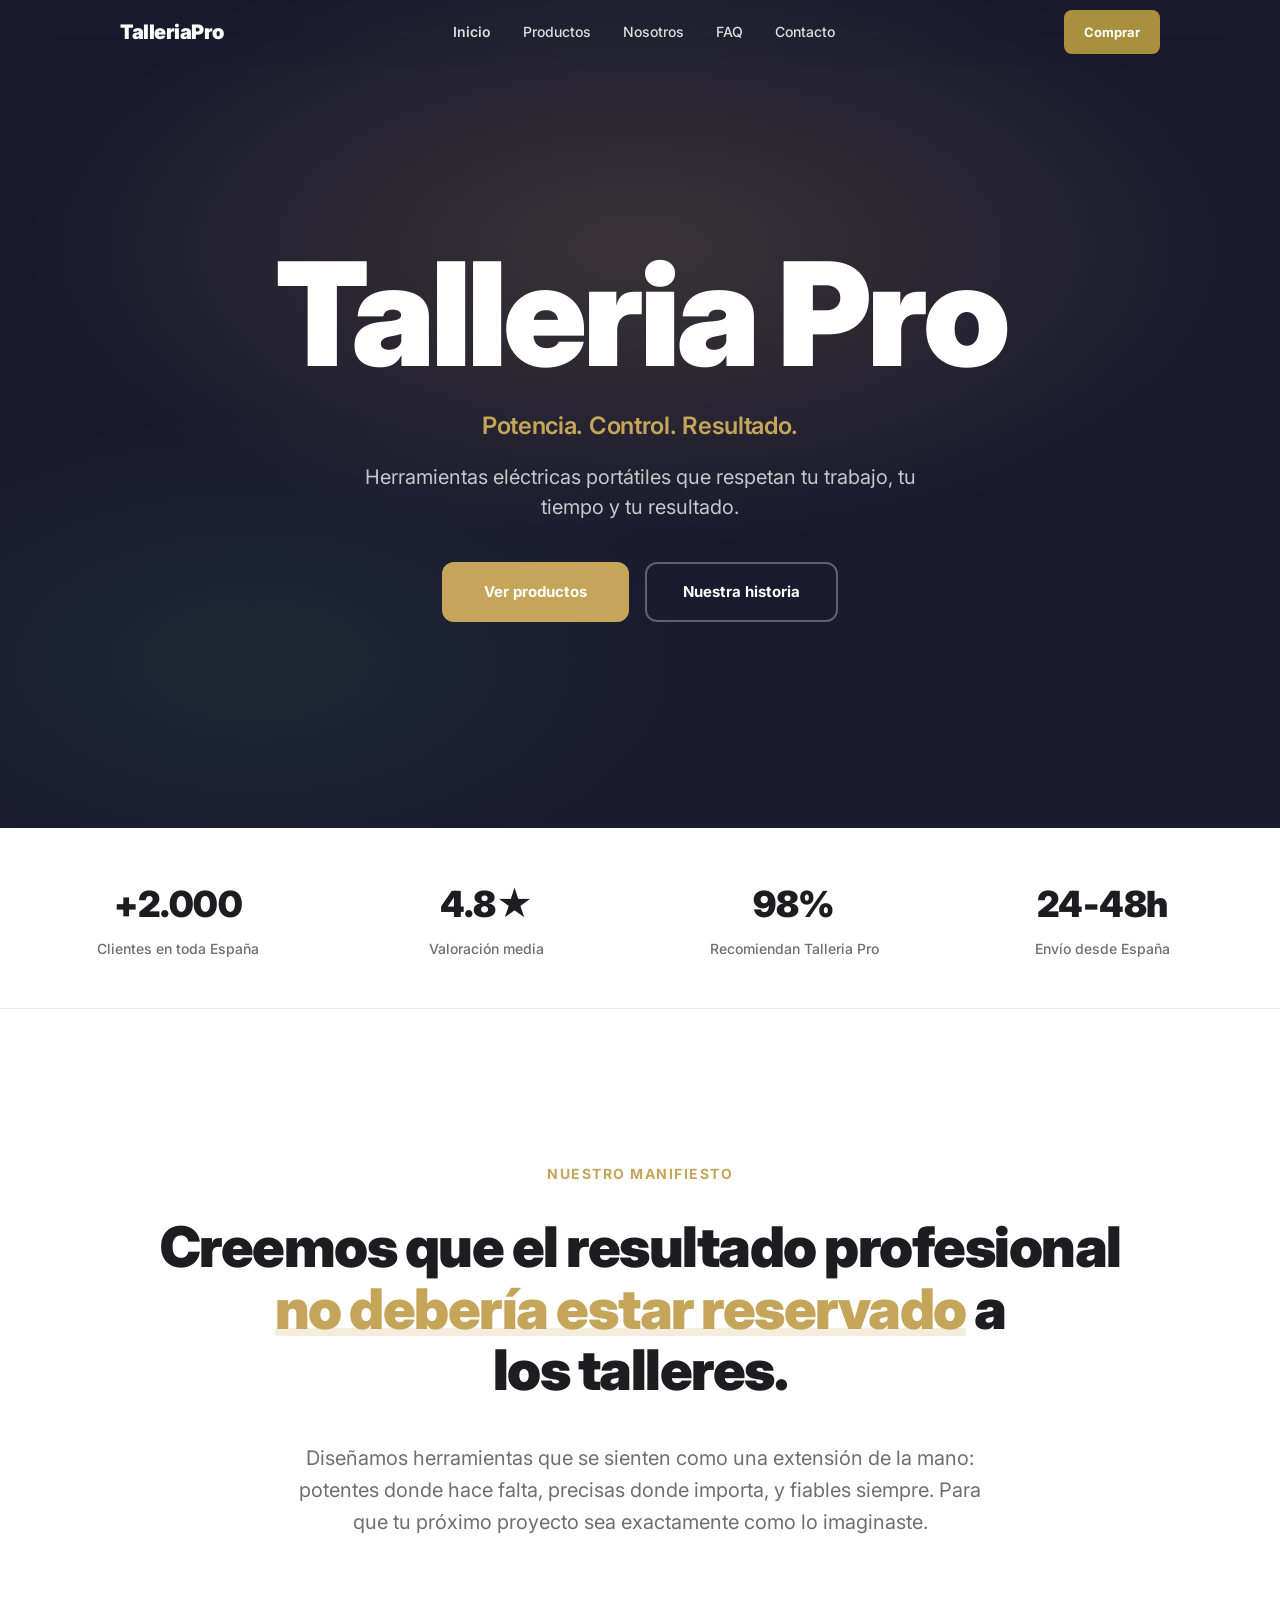
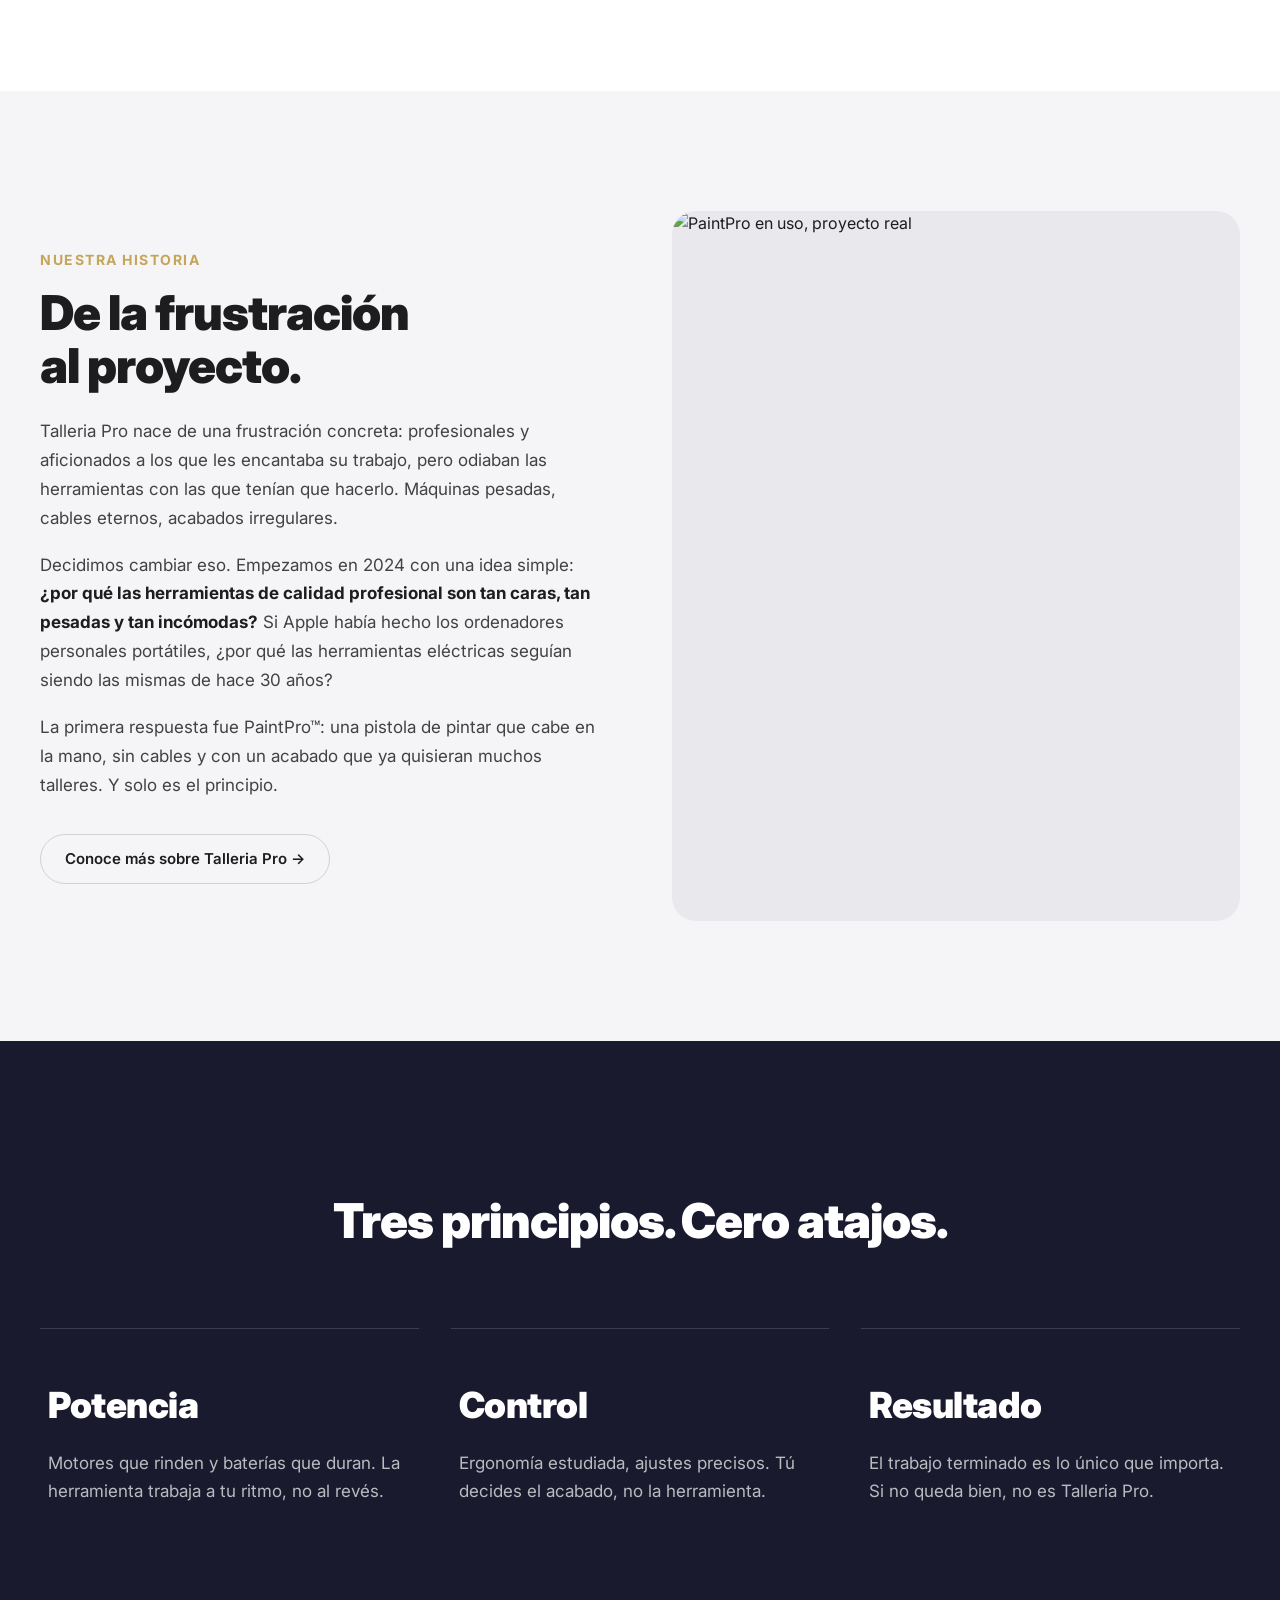
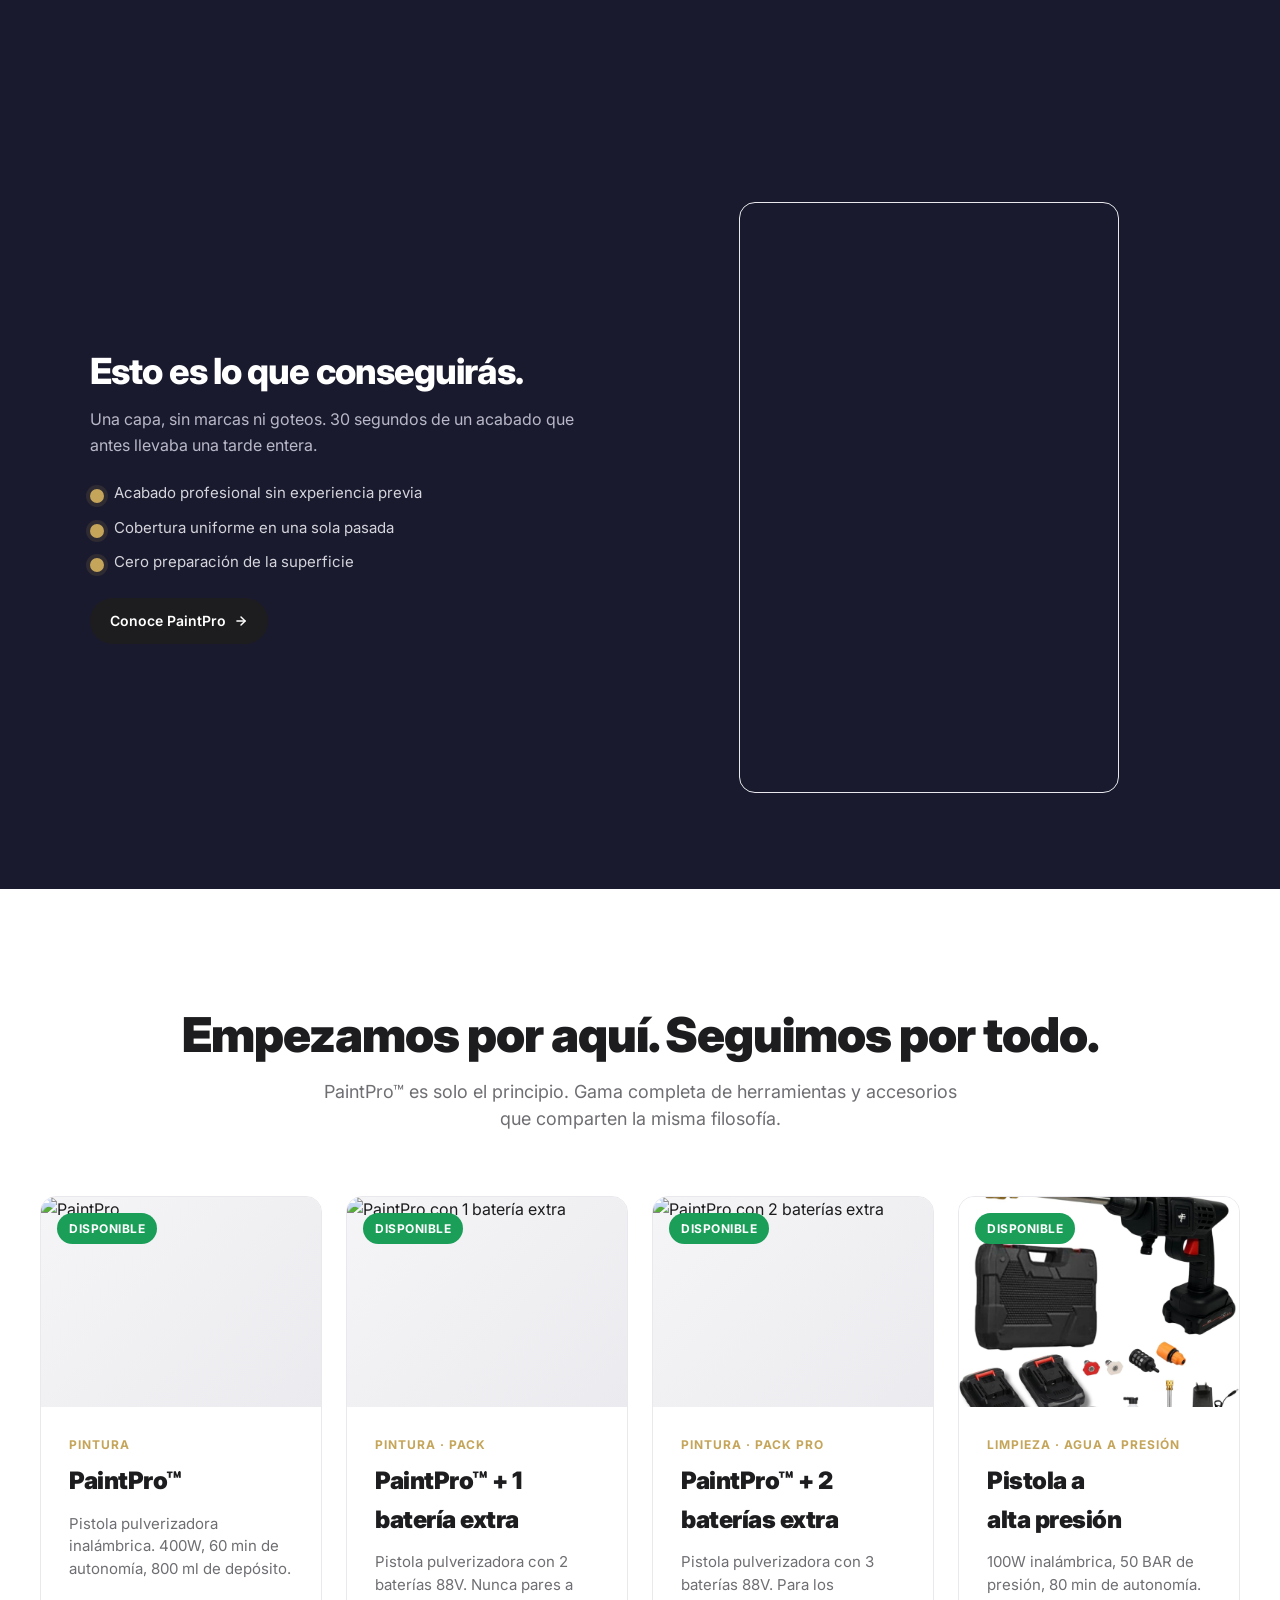
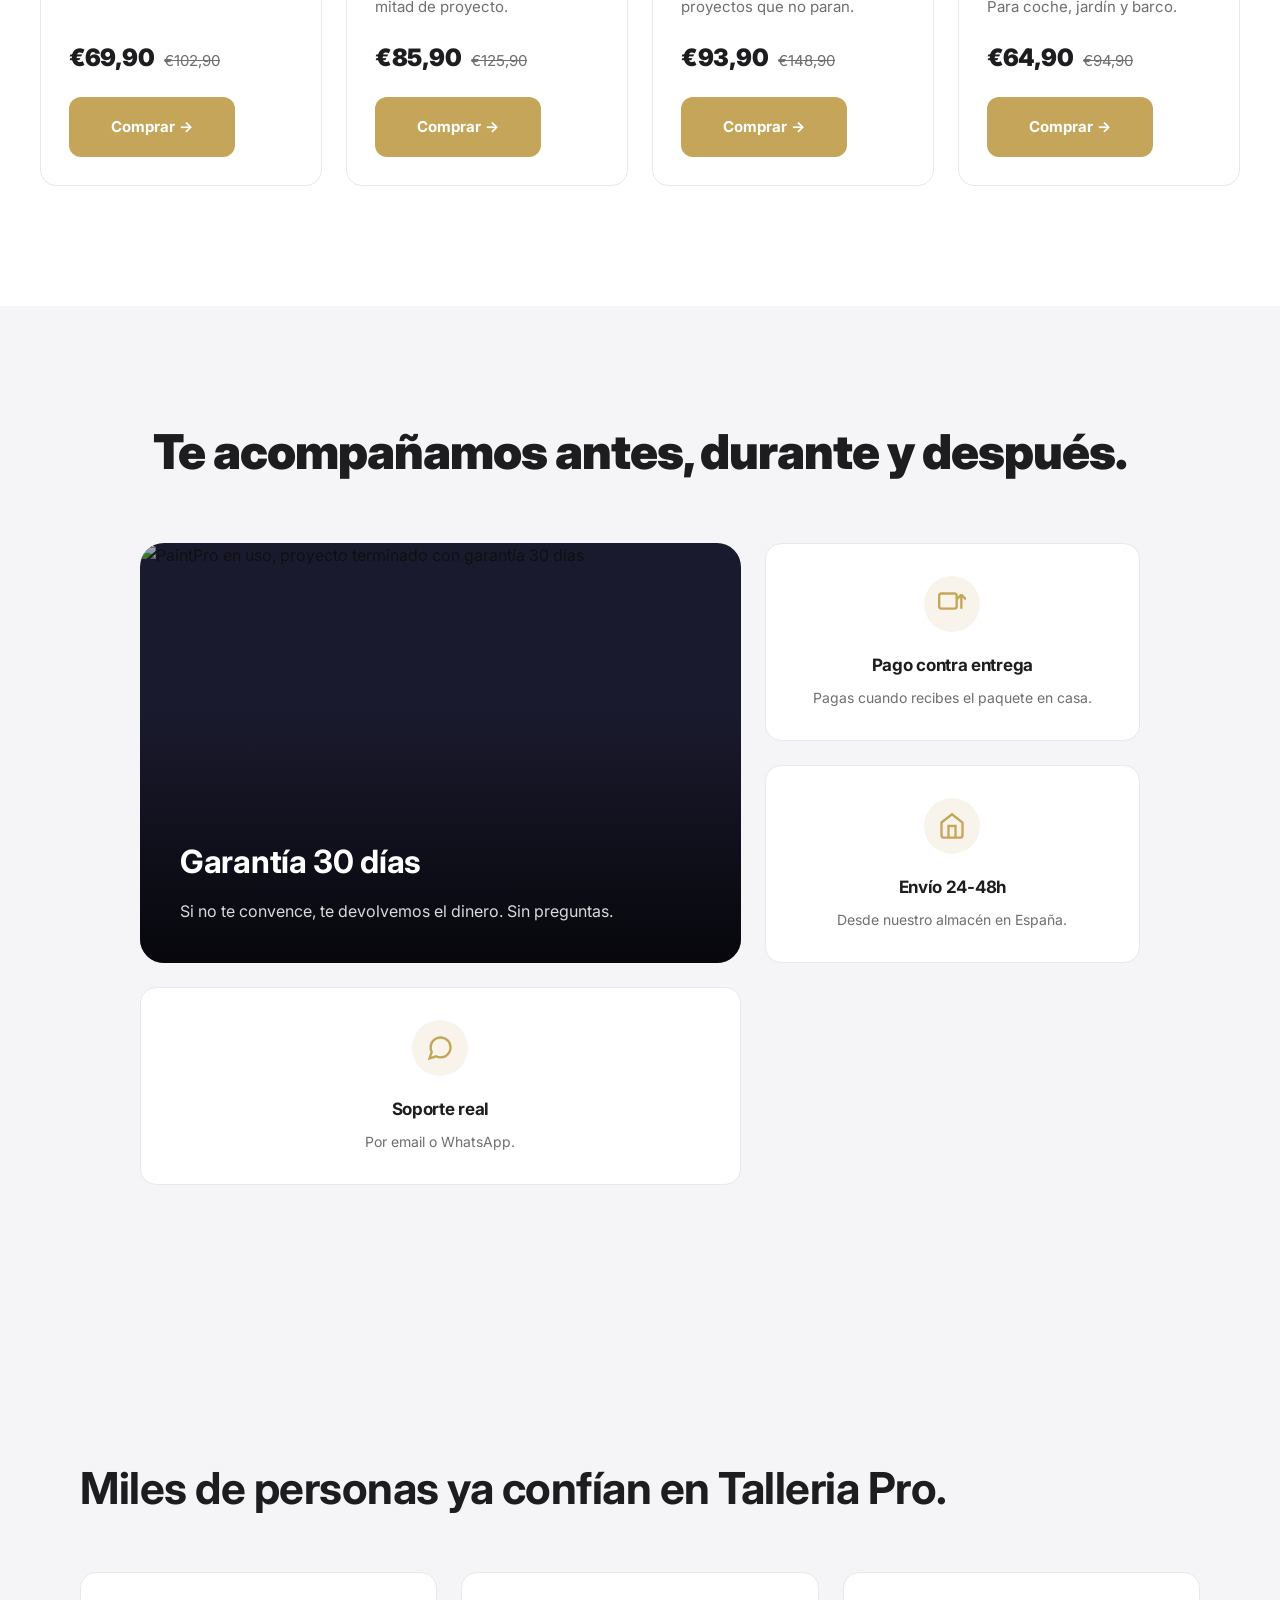
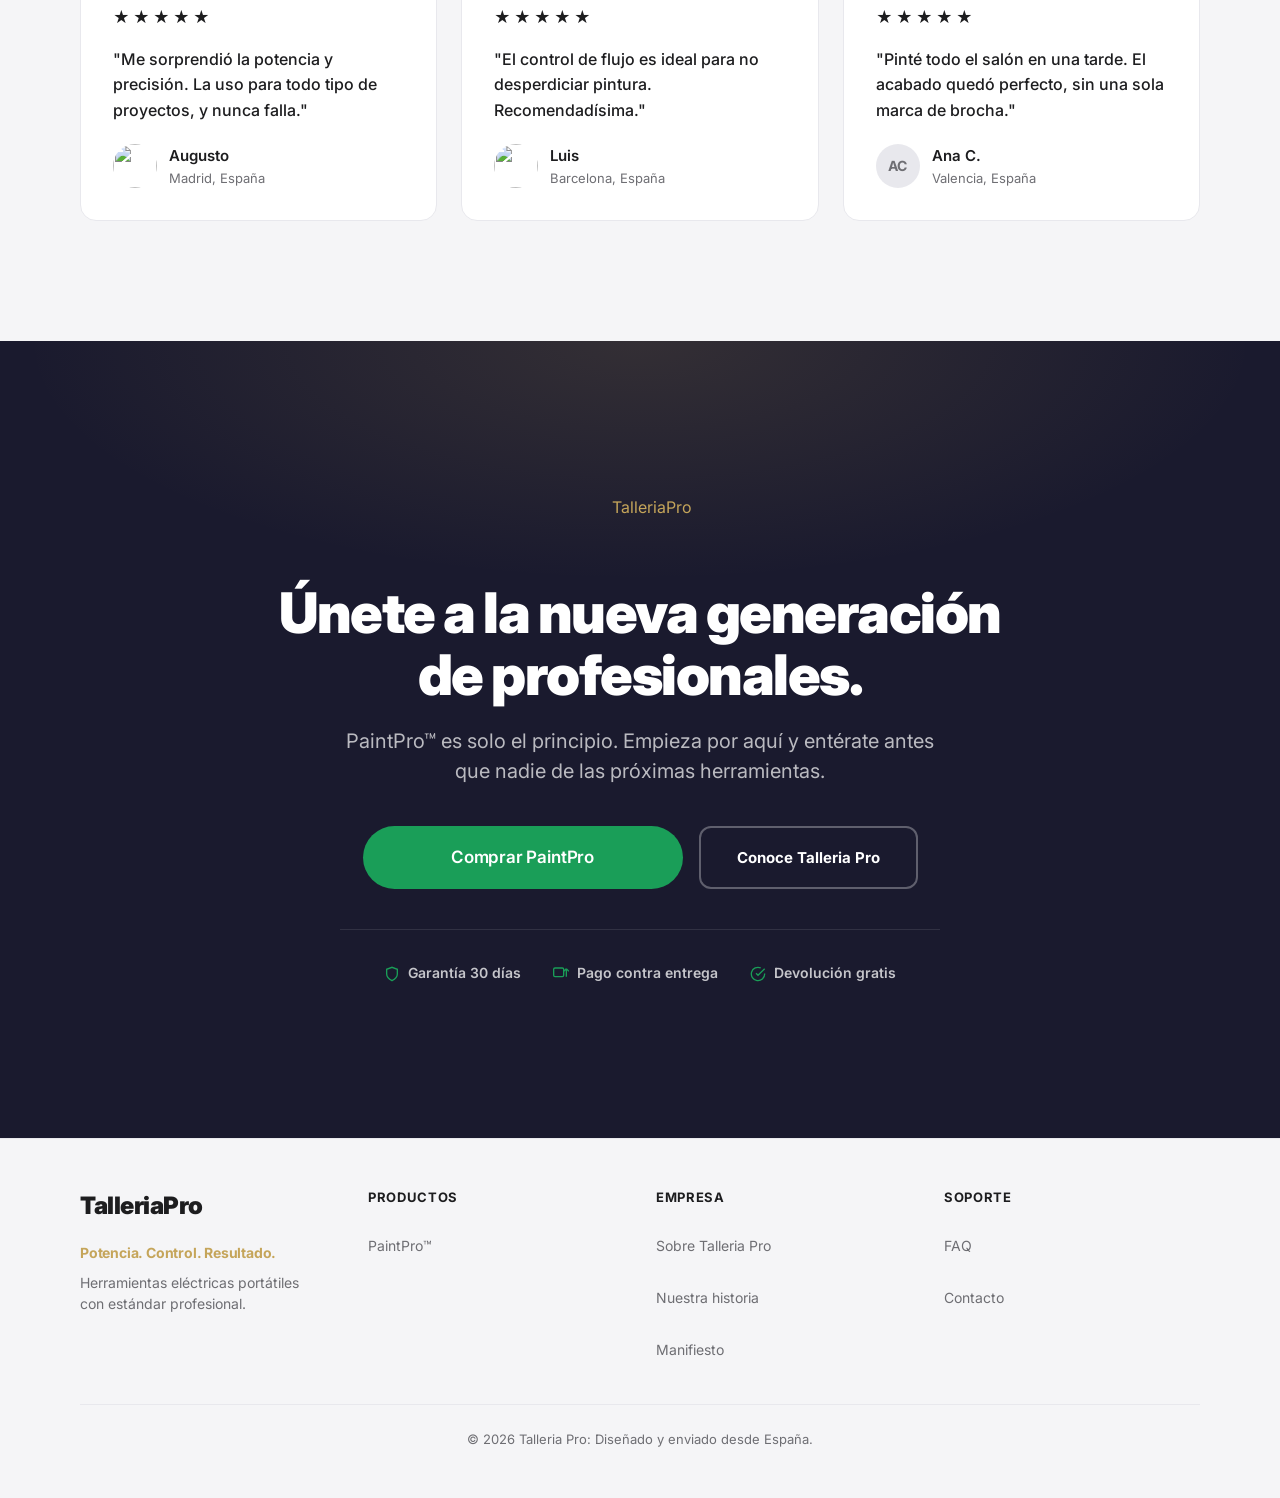
==== talleria/index.html @ ef974202 "feat(pistola): add Pistola a alta presi\u00f3n product (2nd SKU) New product: 'Pistola a alta presi\" ====
<!DOCTYPE html>
<html lang="es">
<head>
  <meta charset="UTF-8">
  <meta name="viewport" content="width=device-width, initial-scale=1.0, viewport-fit=cover">
  <meta property="og:title" content="Talleria Pro: Potencia. Control. Resultado.">
  <meta property="og:description" content="Talleria Pro: Herramientas eléctricas portátiles que respetan tu trabajo. Conoce nuestra historia y la nueva generación de productos profesionales.">
  <meta property="og:image" content="https://orofino50.github.io/talleria/images/foto-hero.webp">
  <meta property="og:url" content="https://orofino50.github.io/talleria/">
  <meta property="og:type" content="website">
  <meta property="og:locale" content="es_ES">
  <meta name="theme-color" content="#000000">
  <link rel="canonical" href="https://orofino50.github.io/talleria/">
  <link rel="icon" href="images/favicon.png" type="image/png" sizes="32x32">
  <link rel="icon" href="images/favicon-16.png" type="image/png" sizes="16x16">
  <link rel="icon" href="images/favicon-96.png" type="image/png" sizes="96x96">
  <link rel="apple-touch-icon" href="images/favicon-192.png" sizes="192x192">
  <meta name="description" content="Talleria Pro: Herramientas eléctricas portátiles que respetan tu trabajo. Conoce nuestra historia y la nueva generación de productos profesionales.">
  <title>Talleria Pro: Herramientas que respetan tu trabajo</title>
  <link rel="preconnect" href="https://fonts.googleapis.com">
  <link rel="preconnect" href="https://fonts.gstatic.com" crossorigin>
  <link rel="stylesheet" href="css/styles.css">
  <link href="https://fonts.googleapis.com/css2?family=Inter:wght@300;400;600;700;900&display=swap" rel="stylesheet">
  <script type="application/ld+json">
  {
    "@context": "https://schema.org",
    "@graph": [
      {
        "@type": "Organization",
        "name": "Talleria Pro",
        "url": "https://orofino50.github.io/talleria/",
        "description": "Talleria Pro diseña herramientas eléctricas portátiles con estándar profesional. Creemos que el resultado profesional no debería estar reservado a los talleres.",
        "brand": { "@type": "Brand", "name": "Talleria Pro" },
        "logo": "https://orofino50.github.io/talleria/images/logo-full.svg"
      },
      {
        "@type": "WebSite",
        "name": "Talleria Pro",
        "url": "https://orofino50.github.io/talleria/"
      }
    ]
  }
  </script>
  <link rel="alternate" hreflang="es" href="https://orofino50.github.io/talleria/">
  <link rel="alternate" hreflang="x-default" href="https://orofino50.github.io/talleria/">
</head>
<body>
  <a class="skip-link" href="#main">Saltar al contenido</a>

  <nav class="product-nav product-nav--inverse" aria-label="Principal">
    <div class="product-nav__inner">
      <a href="index.html" class="product-nav__name" aria-label="Talleria Pro, Inicio">
        <span class="nav-wordmark"><span class="nav-wordmark__name">Talleria</span><span class="nav-wordmark__pro">Pro</span></span>
      </a>
      <ul class="product-nav__links">
        <li><a href="index.html" class="product-nav__link product-nav__link--active" aria-current="page">Inicio</a></li>
        <li><a href="producto.html" class="product-nav__link">Productos</a></li>
        <li><a href="sobre.html" class="product-nav__link">Nosotros</a></li>
        <li><a href="faq.html" class="product-nav__link">FAQ</a></li>
        <li><a href="contacto.html" class="product-nav__link">Contacto</a></li>
      </ul>
      <a href="producto.html" class="btn--accent-header">Comprar</a>
      <button class="product-nav__hamburger" aria-label="Abrir menú de navegación" aria-expanded="false">
        <span class="product-nav__hamburger-line"></span>
        <span class="product-nav__hamburger-line"></span>
        <span class="product-nav__hamburger-line"></span>
      </button>
    </div>
    <div class="product-nav__mobile">
      <ul class="product-nav__mobile-list">
        <li><a href="index.html" class="product-nav__mobile-link">Inicio</a></li>
        <li><a href="producto.html" class="product-nav__mobile-link">Productos</a></li>
        <li><a href="sobre.html" class="product-nav__mobile-link">Nosotros</a></li>
        <li><a href="faq.html" class="product-nav__mobile-link">FAQ</a></li>
        <li><a href="contacto.html" class="product-nav__mobile-link">Contacto</a></li>
        <li><a href="producto.html" class="product-nav__mobile-link product-nav__mobile-link--cta">Comprar</a></li>
      </ul>
    </div>
  </nav>

  <main id="main">

    <!-- HERO DA MARCA -->
    <section class="brand-hero">
      <div class="brand-hero__bg"></div>
      <div class="brand-hero__inner">
        <h1 class="brand-hero__wordmark animate-in" aria-label="Talleria Pro">
          <span class="brand-hero__wordmark-name">Talleria</span>
          <span class="brand-hero__wordmark-pro">Pro</span>
        </h1>
        <p class="brand-hero__tagline animate-in">Potencia. Control. Resultado.</p>
        <p class="brand-hero__sub animate-in">Herramientas eléctricas portátiles que respetan tu trabajo, tu tiempo y tu resultado.</p>
        <div class="brand-hero__actions animate-in">
          <a href="#productos" class="btn btn--accent">Ver productos</a>
          <a href="#historia" class="btn btn--outline-light">Nuestra historia</a>
        </div>
      </div>
    </section>

    <!-- STATS BAR -->
    <section class="stats-hero">
      <div class="stats-hero__grid">
        <div class="stats-hero__item animate-in">
          <span class="stats-hero__value">+2.000</span>
          <span class="stats-hero__label">Clientes en toda España</span>
        </div>
        <div class="stats-hero__item animate-in">
          <span class="stats-hero__value">4.8★</span>
          <span class="stats-hero__label">Valoración media</span>
        </div>
        <div class="stats-hero__item animate-in">
          <span class="stats-hero__value">98%</span>
          <span class="stats-hero__label">Recomiendan Talleria Pro</span>
        </div>
        <div class="stats-hero__item animate-in">
          <span class="stats-hero__value">24-48h</span>
          <span class="stats-hero__label">Envío desde España</span>
        </div>
      </div>
    </section>

    <!-- MANIFIESTO -->
    <section class="manifesto" id="manifesto">
      <div class="manifesto__inner">
        <p class="manifesto__label animate-in">Nuestro manifiesto</p>
        <p class="manifesto__quote animate-in">
          Creemos que el resultado profesional
          <span class="manifesto__highlight">no debería estar reservado</span>
          a los talleres.
        </p>
        <p class="manifesto__text animate-in">
          Diseñamos herramientas que se sienten como una extensión de la mano: potentes donde hace falta, precisas donde importa, y fiables siempre. Para que tu próximo proyecto sea exactamente como lo imaginaste.
        </p>
      </div>
    </section>

    <!-- NUESTRA HISTORIA -->
    <section class="history" id="historia">
      <div class="history__inner">
        <div class="history__text">
          <p class="history__label animate-in">Nuestra historia</p>
          <h2 class="history__headline animate-in">De la frustración al proyecto.</h2>
          <p class="history__body animate-in">Talleria Pro nace de una frustración concreta: profesionales y aficionados a los que les encantaba su trabajo, pero odiaban las herramientas con las que tenían que hacerlo. Máquinas pesadas, cables eternos, acabados irregulares.</p>
          <p class="history__body animate-in">Decidimos cambiar eso. Empezamos en 2024 con una idea simple: <strong>¿por qué las herramientas de calidad profesional son tan caras, tan pesadas y tan incómodas?</strong> Si Apple había hecho los ordenadores personales portátiles, ¿por qué las herramientas eléctricas seguían siendo las mismas de hace 30 años?</p>
          <p class="history__body animate-in">La primera respuesta fue PaintPro™: una pistola de pintar que cabe en la mano, sin cables y con un acabado que ya quisieran muchos talleres. Y solo es el principio.</p>
          <a href="sobre.html" class="btn btn--outline-dark history__cta animate-in">Conoce más sobre Talleria Pro →</a>
        </div>
        <div class="history__visual animate-in">
          <img src="images/foto-10.webp" alt="PaintPro en uso, proyecto real" loading="lazy" decoding="async" width="1500" height="1500">
        </div>
      </div>
    </section>

    <!-- VALORES — 3 pilares -->
    <section class="values">
      <div class="values__inner">
        <h2 class="values__headline animate-in">Tres principios. Cero atajos.</h2>
        <div class="values__grid">
          <article class="value-card animate-in">
            <h3 class="value-card__title">Potencia</h3>
            <p class="value-card__text">Motores que rinden y baterías que duran. La herramienta trabaja a tu ritmo, no al revés.</p>
          </article>
          <article class="value-card animate-in">
            <h3 class="value-card__title">Control</h3>
            <p class="value-card__text">Ergonomía estudiada, ajustes precisos. Tú decides el acabado, no la herramienta.</p>
          </article>
          <article class="value-card animate-in">
            <h3 class="value-card__title">Resultado</h3>
            <p class="value-card__text">El trabajo terminado es lo único que importa. Si no queda bien, no es Talleria Pro.</p>
          </article>
        </div>
      </div>
    </section>

    <!-- VIDEO — PaintPro en acción (Vídeo 3: Resultados) -->
    <section class="video-feature video-feature--alt">
      <div class="video-feature__inner">
        <div class="video-feature__content animate-in">
          <h2 class="video-feature__headline">Esto es lo que conseguirás.</h2>
          <p class="video-feature__text">Una capa, sin marcas ni goteos. 30 segundos de un acabado que antes llevaba una tarde entera.</p>
          <ul class="video-feature__list">
            <li>Acabado profesional sin experiencia previa</li>
            <li>Cobertura uniforme en una sola pasada</li>
            <li>Cero preparación de la superficie</li>
          </ul>
          <a href="producto.html" class="video-feature__cta">
            Conoce PaintPro
            <svg width="14" height="14" viewBox="0 0 24 24" fill="none" stroke="currentColor" stroke-width="2.5" stroke-linecap="round" stroke-linejoin="round" aria-hidden="true"><line x1="5" y1="12" x2="19" y2="12"/><polyline points="12 5 19 12 12 19"/></svg>
          </a>
        </div>
        <div class="video-feature__player animate-in" data-video-player tabindex="0" role="region" aria-label="Reproductor de video PaintPro en acción">
          <video
            class="video-feature__video"
            poster="images/gisam-paintpro-poster.jpg"
            autoplay
            muted
            loop
            playsinline
            preload="metadata"
            aria-label="PaintPro real pintando una cerca de madera">
            <source src="images/gisam-paintpro.webm" type="video/webm">
            <source src="images/gisam-paintpro.mp4" type="video/mp4">
            <track kind="captions" srclang="es" src="images/gisam-paintpro.vtt" label="Español" default>
            Tu navegador no soporta video HTML5.
          </video>
          <button class="video-feature__play" type="button" aria-label="Reproducir video" aria-pressed="false" data-video-play>
            <svg viewBox="0 0 24 24" fill="currentColor" aria-hidden="true"><path d="M8 5v14l11-7z"/></svg>
          </button>
        </div>
      </div>
    </section>

    <!-- PRODUCTOS — Grid com PaintPro + acessórios + próximos -->
    <section class="products" id="productos">
      <div class="products__inner">
        <h2 class="products__headline animate-in">Empezamos por aquí. Seguimos por todo.</h2>
        <p class="products__sub animate-in">PaintPro™ es solo el principio. Gama completa de herramientas y accesorios que comparten la misma filosofía.</p>
        <div class="products__grid">
          <article class="product-card animate-in">
            <span class="product-card__status product-card__status--live">Disponible</span>
            <div class="product-card__image-wrap">
              <img src="images/foto-hero.webp" alt="PaintPro" class="product-card__image" loading="lazy" decoding="async">
            </div>
            <div class="product-card__body">
              <p class="product-card__category">Pintura</p>
              <h3 class="product-card__title">PaintPro™</h3>
              <p class="product-card__desc">Pistola pulverizadora inalámbrica. 400W, 60 min de autonomía, 800 ml de depósito.</p>
              <div class="product-card__price">
                <span class="product-card__price-current">€69,90</span>
                <span class="product-card__price-original">€102,90</span>
              </div>
              <a href="producto.html" class="btn btn--accent product-card__btn">Comprar →</a>
            </div>
          </article>
          <article class="product-card animate-in">
            <span class="product-card__status product-card__status--live">Disponible</span>
            <div class="product-card__image-wrap">
              <img src="images/alsavo-5.webp" alt="PaintPro con 1 batería extra" class="product-card__image" loading="lazy" decoding="async">
            </div>
            <div class="product-card__body">
              <p class="product-card__category">Pintura · Pack</p>
              <h3 class="product-card__title">PaintPro™ + 1 batería extra</h3>
              <p class="product-card__desc">Pistola pulverizadora con 2 baterías 88V. Nunca pares a mitad de proyecto.</p>
              <div class="product-card__price">
                <span class="product-card__price-current">€85,90</span>
                <span class="product-card__price-original">€125,90</span>
              </div>
              <a href="producto.html" class="btn btn--accent product-card__btn">Comprar →</a>
            </div>
          </article>
          <article class="product-card animate-in">
            <span class="product-card__status product-card__status--live">Disponible</span>
            <div class="product-card__image-wrap">
              <img src="images/alsavo-3.webp" alt="PaintPro con 2 baterías extra" class="product-card__image" loading="lazy" decoding="async">
            </div>
            <div class="product-card__body">
              <p class="product-card__category">Pintura · Pack Pro</p>
              <h3 class="product-card__title">PaintPro™ + 2 baterías extra</h3>
              <p class="product-card__desc">Pistola pulverizadora con 3 baterías 88V. Para los proyectos que no paran.</p>
              <div class="product-card__price">
                <span class="product-card__price-current">€93,90</span>
                <span class="product-card__price-original">€148,90</span>
              </div>
              <a href="producto.html" class="btn btn--accent product-card__btn">Comprar →</a>
            </div>
          </article>
          <article class="product-card animate-in">
            <span class="product-card__status product-card__status--live">Disponible</span>
            <div class="product-card__image-wrap">
              <img src="images/pistola-kit-completo.jpg" alt="Pistola de presi&oacute;n inal&aacute;mbrica con kit completo" class="product-card__image" loading="lazy" decoding="async">
            </div>
            <div class="product-card__body">
              <p class="product-card__category">Limpieza &middot; Agua a presi&oacute;n</p>
              <h3 class="product-card__title">Pistola a alta presi&oacute;n</h3>
              <p class="product-card__desc">100W inal&aacute;mbrica, 50 BAR de presi&oacute;n, 80 min de autonom&iacute;a. Para coche, jard&iacute;n y barco.</p>
              <div class="product-card__price">
                <span class="product-card__price-current">€64,90</span>
                <span class="product-card__price-original">€94,90</span>
              </div>
              <a href="producto-pistola.html" class="btn btn--accent product-card__btn">Comprar →</a>
            </div>
          </article>

        </div>
      </div>
    </section>

    <!-- COMPROMISO — Asymmetric 2x2 bento (one large, three small) -->
    <section class="commitment">
      <div class="commitment__inner">
        <h2 class="commitment__headline animate-in">Te acompañamos antes, durante y después.</h2>
        <div class="commitment__bento animate-in">
          <article class="commitment-feature animate-in">
            <img src="images/foto-9.webp" alt="PaintPro en uso, proyecto terminado con garantía 30 días" class="commitment-feature__image" loading="lazy" decoding="async">
            <div class="commitment-feature__overlay"></div>
            <div class="commitment-feature__content">
              <h3 class="commitment-feature__title">Garantía 30 días</h3>
              <p class="commitment-feature__text">Si no te convence, te devolvemos el dinero. Sin preguntas.</p>
            </div>
          </article>
          <article class="commitment-card animate-in">
            <div class="commitment-card__icon">
              <svg viewBox="0 0 24 24" fill="none" stroke="currentColor" stroke-width="2" aria-hidden="true"><rect x="1" y="3" width="15" height="13" rx="2"/><path d="M16 8l4-4m0 0l4 4m-4-4v12"/></svg>
            </div>
            <h3 class="commitment-card__title">Pago contra entrega</h3>
            <p class="commitment-card__text">Pagas cuando recibes el paquete en casa.</p>
          </article>
          <article class="commitment-card animate-in">
            <div class="commitment-card__icon">
              <svg viewBox="0 0 24 24" fill="none" stroke="currentColor" stroke-width="2" aria-hidden="true"><path d="M3 9l9-7 9 7v11a2 2 0 0 1-2 2H5a2 2 0 0 1-2-2z"/><polyline points="9 22 9 12 15 12 15 22"/></svg>
            </div>
            <h3 class="commitment-card__title">Envío 24-48h</h3>
            <p class="commitment-card__text">Desde nuestro almacén en España.</p>
          </article>
          <article class="commitment-card animate-in">
            <div class="commitment-card__icon">
              <svg viewBox="0 0 24 24" fill="none" stroke="currentColor" stroke-width="2" aria-hidden="true"><path d="M21 11.5a8.38 8.38 0 0 1-.9 3.8 8.5 8.5 0 0 1-7.6 4.7 8.38 8.38 0 0 1-3.8-.9L3 21l1.9-5.7a8.38 8.38 0 0 1-.9-3.8 8.5 8.5 0 0 1 4.7-7.6 8.38 8.38 0 0 1 3.8-.9h.5a8.48 8.48 0 0 1 8 8v.5z"/></svg>
            </div>
            <h3 class="commitment-card__title">Soporte real</h3>
            <p class="commitment-card__text">Por email o WhatsApp.</p>
          </article>
        </div>
      </div>
    </section>

    <!-- TESTIMONIALS -->
    <section class="testimonials">
      <div class="testimonials__inner">
        <p class="testimonials__label animate-in">Lo que dicen</p>
        <h2 class="testimonials__headline animate-in">Miles de personas ya confían en Talleria Pro.</h2>
        <div class="testimonials__grid">
          <article class="testimonial-card animate-in">
            <p class="testimonial-card__stars">★★★★★</p>
            <p class="testimonial-card__quote">"Me sorprendió la potencia y precisión. La uso para todo tipo de proyectos, y nunca falla."</p>
            <div class="testimonial-card__author">
              <img src="images/testimonial-augusto.webp" alt="" class="testimonial-card__avatar" loading="lazy" decoding="async" width="44" height="44">
              <div>
                <p class="testimonial-card__name">Augusto</p>
                <p class="testimonial-card__location">Madrid, España</p>
              </div>
            </div>
          </article>
          <article class="testimonial-card animate-in">
            <p class="testimonial-card__stars">★★★★★</p>
            <p class="testimonial-card__quote">"El control de flujo es ideal para no desperdiciar pintura. Recomendadísima."</p>
            <div class="testimonial-card__author">
              <img src="images/testimonial-luis.webp" alt="" class="testimonial-card__avatar" loading="lazy" decoding="async" width="44" height="44">
              <div>
                <p class="testimonial-card__name">Luis</p>
                <p class="testimonial-card__location">Barcelona, España</p>
              </div>
            </div>
          </article>
          <article class="testimonial-card animate-in">
            <p class="testimonial-card__stars">★★★★★</p>
            <p class="testimonial-card__quote">"Pinté todo el salón en una tarde. El acabado quedó perfecto, sin una sola marca de brocha."</p>
            <div class="testimonial-card__author">
              <div class="testimonial-card__avatar-placeholder">AC</div>
              <div>
                <p class="testimonial-card__name">Ana C.</p>
                <p class="testimonial-card__location">Valencia, España</p>
              </div>
            </div>
          </article>
        </div>
      </div>
    </section>

    <!-- CTA FINAL — Da marca, não do produto -->
    <section class="brand-cta" id="cta-final">
      <div class="brand-cta__mark animate-in" aria-hidden="true">
        <span class="brand-cta__wordmark"><span class="brand-cta__wordmark-name">Talleria</span><span class="brand-cta__wordmark-pro">Pro</span></span>
      </div>
      <h2 class="brand-cta__title animate-in">Únete a la nueva generación<br>de profesionales.</h2>
      <p class="brand-cta__subtitle animate-in">PaintPro™ es solo el principio. Empieza por aquí y entérate antes que nadie de las próximas herramientas.</p>
      <div class="brand-cta__actions animate-in">
        <a href="producto.html" class="btn btn--trust">Comprar PaintPro</a>
        <a href="sobre.html" class="btn btn--outline-light">Conoce Talleria Pro</a>
      </div>
      <div class="brand-cta__trust">
        <div class="brand-cta__trust-item">
          <svg width="16" height="16" viewBox="0 0 24 24" fill="none" stroke="currentColor" stroke-width="2" aria-hidden="true"><path d="M12 22s8-4 8-10V5l-8-3-8 3v7c0 6 8 10 8 10z"/></svg>
          Garantía 30 días
        </div>
        <div class="brand-cta__trust-item">
          <svg width="16" height="16" viewBox="0 0 24 24" fill="none" stroke="currentColor" stroke-width="2" aria-hidden="true"><rect x="1" y="3" width="15" height="13" rx="2"/><path d="M16 8l4-4m0 0l4 4m-4-4v12"/></svg>
          Pago contra entrega
        </div>
        <div class="brand-cta__trust-item">
          <svg width="16" height="16" viewBox="0 0 24 24" fill="none" stroke="currentColor" stroke-width="2" aria-hidden="true"><path d="M22 11.08V12a10 10 0 1 1-5.93-9.14"/><polyline points="22 4 12 14.01 9 11.01"/></svg>
          Devolución gratis
        </div>
      </div>
    </section>
  </main>

  <!-- CTA STICKY MOBILE -->
  <div class="cta-sticky" id="cta-sticky">
    <div class="cta-sticky__inner">
      <div class="cta-sticky__info">
        <span class="cta-sticky__name">PaintPro™</span>
        <span class="cta-sticky__price">€69,90</span>
      </div>
      <a href="producto.html" class="cta-sticky__btn">Comprar</a>
    </div>
  </div>

  <!-- FOOTER -->
  <footer class="footer" role="contentinfo">
    <div class="footer__inner">
      <div class="footer__column footer__column--brand">
        <a href="index.html" class="footer__logo" aria-label="Talleria Pro">
          <span class="footer-wordmark"><span class="footer-wordmark__name">Talleria</span><span class="footer-wordmark__pro">Pro</span></span>
        </a>
        <p class="footer__tagline">Potencia. Control. Resultado.</p>
        <p class="footer__about">Herramientas eléctricas portátiles con estándar profesional.</p>
      </div>
      <div class="footer__column">
        <h3 class="footer__column-title">Productos</h3>
        <ul class="footer__column-list">
          <li><a href="producto.html" class="footer__column-link">PaintPro™</a></li>
        </ul>
      </div>
      <div class="footer__column">
        <h3 class="footer__column-title">Empresa</h3>
        <ul class="footer__column-list">
          <li><a href="sobre.html" class="footer__column-link">Sobre Talleria Pro</a></li>
          <li><a href="index.html#historia" class="footer__column-link">Nuestra historia</a></li>
          <li><a href="index.html#manifesto" class="footer__column-link">Manifiesto</a></li>
        </ul>
      </div>
      <div class="footer__column">
        <h3 class="footer__column-title">Soporte</h3>
        <ul class="footer__column-list">
          <li><a href="faq.html" class="footer__column-link">FAQ</a></li>
          <li><a href="contacto.html" class="footer__column-link">Contacto</a></li>
        </ul>
      </div>
    </div>
    <div class="footer__bottom">
      <p>&copy; 2026 Talleria Pro: Diseñado y enviado desde España.</p>
    </div>
  </footer>

  <script>
    document.addEventListener('DOMContentLoaded', function() {

      var prefersReducedMotion = window.matchMedia('(prefers-reduced-motion: reduce)').matches;

      // Scroll progress bar
      var progressBar = document.createElement('div');
      progressBar.className = 'scroll-progress';
      document.body.appendChild(progressBar);

      window.addEventListener('scroll', function() {
        var docHeight = document.documentElement.scrollHeight - window.innerHeight;
        var progress = (window.scrollY / docHeight) * 100;
        progressBar.style.width = progress + '%';
      }, { passive: true });

      // Unified observer
      var observer = new IntersectionObserver(function(entries) {
        entries.forEach(function(entry) {
          if (entry.isIntersecting) {
            entry.target.classList.add('is-visible');
            observer.unobserve(entry.target);
          }
        });
      }, { threshold: 0.1, rootMargin: '0px 0px -50px 0px' });

      document.querySelectorAll('.animate-in').forEach(function(el) {
        observer.observe(el);
      });

      // Parallax on brand hero
      if (!prefersReducedMotion) {
        var brandMark = document.querySelector('.brand-hero__mark');
        if (brandMark) {
          window.addEventListener('scroll', function() {
            var scrolled = window.scrollY;
            if (scrolled < window.innerHeight) {
              brandMark.style.transform = 'translateY(' + (scrolled * -0.1) + 'px) scale(1)';
            }
          }, { passive: true });
        }
      }

      // Nav scroll
      var nav = document.querySelector('.product-nav');
      window.addEventListener('scroll', function() {
        if (window.scrollY > 50) {
          nav.classList.add('product-nav--scrolled');
        } else {
          nav.classList.remove('product-nav--scrolled');
        }
      }, { passive: true });

      // Hamburger
      var hamburger = document.querySelector('.product-nav__hamburger');
      var mobileMenu = document.querySelector('.product-nav__mobile');
      if (hamburger && mobileMenu) {
        hamburger.addEventListener('click', function() {
          var isOpen = hamburger.getAttribute('aria-expanded') === 'true';
          hamburger.setAttribute('aria-expanded', !isOpen);
          mobileMenu.classList.toggle('is-open');
        });
        mobileMenu.querySelectorAll('a').forEach(function(link) {
          link.addEventListener('click', function() {
            hamburger.setAttribute('aria-expanded', 'false');
            mobileMenu.classList.remove('is-open');
          });
        });
      }

      // CTA sticky mobile
      var ctaSticky = document.getElementById('cta-sticky');
      var brandHero = document.querySelector('.brand-hero');
      if (ctaSticky && brandHero) {
        var heroObserver = new IntersectionObserver(function(entries) {
          entries.forEach(function(entry) {
            if (!entry.isIntersecting) {
              ctaSticky.classList.add('is-visible');
            } else {
              ctaSticky.classList.remove('is-visible');
            }
          });
        }, { threshold: 0 });
        heroObserver.observe(brandHero);
        // Also hide when CTA Final or footer is in view (avoid covering them)
        var ctaFinal = document.getElementById('cta-final');
        var footerEl = document.querySelector('footer');
        if (ctaFinal) heroObserver.observe(ctaFinal);
        if (footerEl) heroObserver.observe(footerEl);
      }

      // Smooth scroll
      document.querySelectorAll('a[href^="#"]').forEach(function(link) {
        link.addEventListener('click', function(e) {
          var target = document.querySelector(link.getAttribute('href'));
          if (target) {
            e.preventDefault();
            target.scrollIntoView({ behavior: 'smooth', block: 'start' });
          }
        });
      });
    });
  </script>

</body>
</html>
---- talleria/css/styles.css ----
﻿:root {
  --bg-light: #f5f5f7;
  --bg-white: #ffffff;
  --bg-dark: #1a1a2e;
  --bg-dark-alt: #16213e;
  --bg-black: #000000;
  --border-light: #e8e8ed;
  --text-primary: #1d1d1f;
  --text-secondary: #6e6e73;
  --text-inverse: #ffffff;
  --accent: #C5A55A;
  --accent-hover: #A8903D;
  --trust: #1a9e58;
  --bg-hover: #eeeef0;
  --bg-alt: #f0f0f2;

  --font-family: 'Inter', -apple-system, BlinkMacSystemFont, 'Segoe UI', sans-serif;
  --text-display: clamp(3rem, 6vw, 5rem);
  --text-hero: clamp(2.5rem, 4vw, 3.5rem);
  --text-h1: clamp(2rem, 3vw, 2.5rem);
  --text-h2: clamp(1.25rem, 1.5vw, 1.75rem);
  --text-body: clamp(1rem, 1.1vw, 1.125rem);

  --section-pad: 80px 24px;
  --max-width: 1200px;
  --radius-card: 16px;
  --radius-button: 12px;
  --radius-badge: 20px;
  --radius-sm: 8px;
  --transition: 300ms cubic-bezier(0.25, 0.1, 0.25, 1);
}

@media (min-width: 768px) {
  :root { --section-pad: 120px 40px; }
}
@media (min-width: 1200px) {
  :root { --section-pad: 160px 80px; }
}

*, *::before, *::after { box-sizing: border-box; margin: 0; padding: 0; }

html { scroll-behavior: smooth; }

h1, h2, h3, h4 { text-wrap: balance; }
p { text-wrap: pretty; }

@media (prefers-reduced-motion: reduce) {
  html { scroll-behavior: auto; }
  *, *::before, *::after {
    animation-duration: 0.01ms !important;
    animation-iteration-count: 1 !important;
    transition-duration: 0.01ms !important;
  }
}

body {
  font-family: var(--font-family);
  font-size: var(--text-body);
  line-height: 1.6;
  font-weight: 400;
  color: var(--text-primary);
  background: var(--bg-light);
  -webkit-font-smoothing: antialiased;
  -moz-osx-font-smoothing: grayscale;
  overflow-x: hidden;
}

img { max-width: 100%; height: auto; display: block; }
a { color: inherit; text-decoration: none; }
ul { list-style: none; }

.skip-link {
  position: absolute;
  top: -200px;
  left: 16px;
  z-index: 1000;
  padding: 12px 20px;
  background: var(--accent);
  color: var(--text-inverse);
  font-weight: 700;
  font-size: 0.875rem;
  border-radius: 0 0 8px 8px;
  transition: top 200ms ease;
}
.skip-link:focus { top: 0; outline: 2px solid var(--text-inverse); outline-offset: -4px; }

:focus-visible { outline: 2px solid var(--accent); outline-offset: 2px; }

.container {
  width: 100%;
  max-width: var(--max-width);
  margin: 0 auto;
  padding: 0 24px;
}
@media (min-width: 768px) { .container { padding: 0 40px; } }
@media (min-width: 1200px) { .container { padding: 0 80px; } }

/* ==========================================
   BUTTONS
   ========================================== */

.btn {
  display: inline-flex;
  align-items: center;
  justify-content: center;
  font-family: var(--font-family);
  font-weight: 700;
  cursor: pointer;
  border: 2px solid transparent;
  text-align: center;
  transition: opacity 200ms ease, background-color 200ms ease, border-color 200ms ease, transform 200ms ease;
  min-height: 44px;
}
.btn:hover { opacity: 0.9; }
.btn:active { opacity: 0.8; }

.btn--accent {
  background: var(--accent);
  color: var(--text-inverse);
  padding: 16px 40px;
  border-radius: var(--radius-button);
  font-size: 0.938rem;
}

.btn--accent-header {
  background: var(--accent-hover);
  color: var(--text-inverse);
  padding: 12px 20px;
  border-radius: var(--radius-sm);
  font-size: 0.813rem;
  font-weight: 700;
  border: none;
  cursor: pointer;
  transition: opacity 200ms ease;
  min-height: 44px;
}
.btn--accent-header:hover { opacity: 0.9; }

.btn--outline-light {
  background: transparent;
  color: var(--text-inverse);
  border: 2px solid rgba(255,255,255,0.3);
  padding: 14px 36px;
  border-radius: var(--radius-button);
  font-size: 0.938rem;
}
.btn--outline-light:hover {
  border-color: rgba(255,255,255,0.6);
  background: rgba(255,255,255,0.05);
}

.btn--trust {
  background: var(--trust);
  color: var(--text-inverse);
  padding: 20px 64px;
  border-radius: var(--radius-button);
  font-size: 1.125rem;
  letter-spacing: 0.02em;
  border: none;
}
.btn--trust:hover { opacity: 0.95; }
@media (max-width: 480px) {
  .btn--trust { padding: 16px 24px; width: 100%; max-width: 100%; font-size: 1rem; }
}

/* ==========================================
   PRODUCT NAV
   ========================================== */

.product-nav {
  position: fixed;
  top: 0;
  left: 0;
  width: 100%;
  z-index: 100;
  background: rgba(255,255,255,0.78);
  -webkit-backdrop-filter: blur(20px);
  backdrop-filter: blur(20px);
  border-bottom: 1px solid rgba(232,232,237,0.6);
  transition: background 300ms ease, border-color 300ms ease;
}

.product-nav--scrolled {
  background: rgba(255,255,255,0.92);
  -webkit-backdrop-filter: blur(20px);
  backdrop-filter: blur(20px);
  border-bottom: 1px solid var(--border-light);
}

.product-nav__inner {
  display: flex;
  align-items: center;
  justify-content: space-between;
  height: 64px;
  max-width: var(--max-width);
  margin: 0 auto;
  padding: 0 24px;
}

@media (min-width: 768px) {
  .product-nav__inner { padding: 0 40px; }
}
@media (min-width: 1200px) {
  .product-nav__inner { padding: 0 80px; }
}

.product-nav__name {
  display: inline-flex;
  align-items: center;
  gap: 8px;
  font-weight: 900;
  font-size: 1.25rem;
  color: var(--text-primary);
  letter-spacing: -0.5px;
  transition: color 300ms ease;
  flex-shrink: 0;
}

/* Inverse nav (para hero dark: index, producto) */
.product-nav--inverse { background: transparent; border-bottom-color: transparent; }
.product-nav--inverse.product-nav--scrolled { background: rgba(26,26,46,0.85); border-bottom-color: rgba(255,255,255,0.08); }
.product-nav--inverse .product-nav__name { color: var(--text-inverse); }
.product-nav--inverse .product-nav__name span { color: var(--text-inverse); }

/* Scrolled state: keep inverse (dark) text, unless not on a dark hero */
.product-nav--scrolled:not(.product-nav--inverse) .product-nav__name { color: var(--text-primary); }
.product-nav--scrolled:not(.product-nav--inverse) .product-nav__name span { color: var(--text-primary); }

.product-nav__links {
  display: flex;
  gap: 32px;
  align-items: center;
}

.product-nav__link {
  color: var(--text-secondary);
  font-size: 0.875rem;
  font-weight: 500;
  transition: color 200ms ease;
}

.product-nav__link:hover { color: var(--text-primary); }

/* Active link (current page) */
.product-nav__link--active { color: var(--accent); font-weight: 600; }
.product-nav--inverse .product-nav__link--active { color: var(--accent); }
.product-nav--scrolled .product-nav__link--active { color: var(--accent); }

/* Inverse nav (hero dark) */
.product-nav--inverse .product-nav__link { color: rgba(255,255,255,0.85); }
.product-nav--inverse .product-nav__link:hover { color: var(--text-inverse); }

.product-nav--scrolled .product-nav__link { color: var(--text-secondary); }
.product-nav--scrolled .product-nav__link:hover { color: var(--text-primary); }

.product-nav__hamburger {
  display: none;
  flex-direction: column;
  gap: 5px;
  background: none;
  border: none;
  cursor: pointer;
  padding: 8px;
  z-index: 101;
  min-height: 44px;
  min-width: 44px;
  align-items: center;
  justify-content: center;
}

.product-nav__hamburger-line {
  display: block;
  width: 22px;
  height: 2px;
  background: var(--text-primary);
  transition: transform 300ms ease, opacity 200ms ease;
}

/* Inverse nav (hero dark) */
.product-nav--inverse .product-nav__hamburger-line { background: var(--text-inverse); }

.product-nav--scrolled .product-nav__hamburger-line { background: var(--text-primary); }

.product-nav__hamburger[aria-expanded="true"] .product-nav__hamburger-line:nth-child(1) {
  transform: translateY(7px) rotate(45deg);
}
.product-nav__hamburger[aria-expanded="true"] .product-nav__hamburger-line:nth-child(2) {
  opacity: 0;
}
.product-nav__hamburger[aria-expanded="true"] .product-nav__hamburger-line:nth-child(3) {
  transform: translateY(-7px) rotate(-45deg);
}

.product-nav__mobile {
  display: none;
  position: fixed;
  top: 64px;
  left: 0;
  width: 100%;
  height: calc(100vh - 60px);
  background: var(--bg-white);
  padding: 24px;
  z-index: 100;
  overflow-y: auto;
  transform: translateY(-100%);
  opacity: 0;
  pointer-events: none;
  transition: transform 300ms ease, opacity 300ms ease;
  border-bottom: 1px solid var(--border-light);
}
.product-nav__mobile.is-open { transform: translateY(0); opacity: 1; pointer-events: all; }
.product-nav__mobile-list { display: flex; flex-direction: column; gap: 8px; }
.product-nav__mobile-link {
  display: block;
  padding: 14px 0;
  font-size: 1rem;
  color: var(--text-secondary);
  font-weight: 500;
  min-height: 44px;
}
.product-nav__mobile-link--cta { color: var(--accent); font-weight: 700; }

@media (max-width: 900px) {
  .product-nav__hamburger { display: flex; }
  .product-nav__links { display: none; }
  .product-nav__mobile { display: block; }
  .btn--accent-header { display: none; }
}

/* ==========================================
   HERO APPLE ÔÇö Dark full-bleed
   ========================================== */

.hero--apple {
  position: relative;
  min-height: 100vh;
  display: flex;
  align-items: center;
  justify-content: center;
  overflow: hidden;
  background: var(--bg-dark);
  width: 100vw;
  margin-left: calc(-50vw + 50%);
}

.hero--apple__bg {
  position: absolute;
  inset: 0;
  width: 100%;
  height: 100%;
  object-fit: contain;
  object-position: center center;
  padding: 20px;
  filter: brightness(1.2) contrast(1.1) saturate(1.1);
}

.hero--apple::after {
  content: "";
  position: absolute;
  inset: 0;
  background: linear-gradient(90deg, var(--bg-dark) 0%, rgba(26,26,46,0.5) 30%, transparent 50%, rgba(26,26,46,0.3) 80%, var(--bg-dark) 100%);
  pointer-events: none;
  z-index: 1;
}

.hero--apple__content {
  position: relative;
  z-index: 2;
  max-width: var(--max-width);
  width: 100%;
  margin: 0 auto;
  padding: 120px 24px 80px;
  color: var(--text-inverse);
  display: grid;
  grid-template-columns: 1fr;
  gap: 48px;
  align-items: center;
}

@media (min-width: 768px) {
  .hero--apple__content {
    grid-template-columns: 1fr 1fr;
    padding: 120px 40px;
    gap: 64px;
  }
}

@media (min-width: 1200px) {
  .hero--apple__content {
    padding: 120px 80px;
  }
}

.hero--apple__text { max-width: 520px; }

.hero--apple__badge {
  display: inline-flex;
  align-items: center;
  gap: 6px;
  background: var(--accent);
  color: var(--text-inverse);
  padding: 6px 14px;
  border-radius: var(--radius-badge);
  font-size: 0.75rem;
  font-weight: 700;
  letter-spacing: 0.02em;
  margin-bottom: 20px;
}

.hero--apple__headline {
  font-size: clamp(2.5rem, 5vw, 4rem);
  font-weight: 900;
  letter-spacing: -1px;
  line-height: 1.05;
  color: var(--text-inverse);
  margin-bottom: 16px;
}

.hero--apple__subheadline {
  font-size: clamp(1.0625rem, 1.2vw, 1.25rem);
  color: rgba(255,255,255,0.85);
  line-height: 1.6;
  margin-bottom: 32px;
  max-width: 480px;
}

.hero--apple__actions {
  display: flex;
  flex-wrap: wrap;
  gap: 16px;
  align-items: center;
}

.hero--apple__price {
  font-size: 1rem;
  color: rgba(255,255,255,0.7);
  margin-top: 16px;
}
.hero--apple__price strong { color: var(--text-inverse); font-size: 1.25rem; }
.hero--apple__price s { display: none; }

.hero--apple__visual {
  display: flex;
  align-items: center;
  justify-content: center;
}

.hero--apple__visual img {
  width: 100%;
  max-width: 500px;
  height: auto;
  object-fit: contain;
  filter: brightness(1.1) contrast(1.05) saturate(1.08);
}

.hero--apple__video {
  width: 100%;
  max-width: 500px;
  height: auto;
  object-fit: contain;
  filter: brightness(1.05) contrast(1.05) saturate(1.08);
  display: block;
}

.hero--apple--centered {
  text-align: center;
}

.hero--apple--centered .hero--apple__content {
  grid-template-columns: 1fr !important;
  justify-items: center;
  text-align: center;
}

.hero--apple--centered .hero--apple__text {
  max-width: 720px;
  margin: 0 auto;
}

.hero--apple--centered .hero--apple__subheadline {
  margin-left: auto;
  margin-right: auto;
}

.hero--apple--centered .hero--apple__actions {
  justify-content: center;
}

.hero--apple--centered .hero--apple__visual {
  width: 100%;
  max-width: 1200px;
  margin: 0 auto;
  display: flex;
  justify-content: center;
}

.hero--apple--centered .hero--apple__video {
  max-width: min(1200px, 95vw);
  width: 100%;
  border-radius: 16px;
  box-shadow: 0 24px 80px rgba(0, 0, 0, 0.5);
}

.hero--apple--centered::after {
  background: radial-gradient(ellipse at center, transparent 0%, var(--bg-dark) 80%);
}

.hero-scroll-pin {
  position: relative;
  height: 250vh;
}

.hero--apple.hero--pinned {
  position: sticky;
  top: 0;
  height: 100vh;
  z-index: 1;
}

/* ==========================================
   DISENO SCROLL-CONTROLLED VIDEO
   ========================================== */

.diseno-scroll-pin {
  position: relative;
  height: 400vh;
}

.apple-design.apple-design--pinned {
  position: sticky;
  top: 0;
  z-index: 1;
}

@media (max-width: 767px) {
  .diseno-scroll-pin { height: 180vh; }
  .hero-scroll-pin { height: 140vh; }
  .hero--apple__video { max-width: 280px; }
  .hero--apple--centered .hero--apple__video { max-width: 100%; border-radius: 12px; }
}

@media (max-width: 767px) {
  .hero--apple { min-height: auto; }
  .hero--apple::after { display: none; }
  .hero--apple__content {
    grid-template-columns: 1fr;
    padding: 100px 24px 60px;
    gap: 32px;
    text-align: center;
  }
  .hero--apple__text { max-width: 100%; }
  .hero--apple__subheadline { max-width: 100%; margin-left: auto; margin-right: auto; }
  .hero--apple__actions {
    flex-direction: column;
    width: 100%;
    max-width: 320px;
    margin: 0 auto;
    gap: 12px;
  }
  .hero--apple__actions .btn { width: 100%; }
  .hero--apple__actions .btn--outline-light { display: none; }
  .hero--apple__headline { font-size: clamp(2rem, 8vw, 3rem); letter-spacing: -0.5px; }
  .hero--apple__visual img { max-width: 280px; }
}

/* ==========================================
   CAROUSEL AUTOM├üTICO
   ========================================== */

.carousel {
  overflow: hidden;
  background: var(--bg-light);
  padding: 40px 0;
}

.carousel__track {
  display: flex;
  gap: 24px;
  width: max-content;
  animation: carouselScroll 30s linear infinite;
}

.carousel__track:hover {
  animation-play-state: paused;
}

@keyframes carouselScroll {
  0% { transform: translateX(0); }
  100% { transform: translateX(-50%); }
}

.carousel__slide {
  flex-shrink: 0;
  width: 280px;
  height: 280px;
  border-radius: 16px;
  overflow: hidden;
  background: var(--bg-white);
  border: 1px solid var(--border-light);
}

@media (min-width: 768px) {
  .carousel__slide {
    width: 360px;
    height: 360px;
  }
}

.carousel__slide img {
  width: 100%;
  height: 100%;
  object-fit: cover;
  filter: brightness(1.05) contrast(1.02) saturate(1.05);
  transition: transform 400ms ease;
}

.carousel__slide:hover img {
  transform: scale(1.05);
}

/* ==========================================
   FULL-BLEED SECTIONS ÔÇö no white bleed
   ========================================== */

.full-bleed {
  width: 100vw;
  margin-left: calc(-50vw + 50%);
}

/* ==========================================
   APPLE DESIGN SECTION ÔÇö Light
   ========================================== */

.apple-design {
  padding: clamp(80px, 10vw, 160px) 24px;
  background: var(--bg-white);
  text-align: center;
}

@media (min-width: 768px) {
  .apple-design { padding: clamp(100px, 10vw, 160px) 80px; }
}

.apple-design__label {
  font-size: 0.875rem;
  font-weight: 700;
  text-transform: uppercase;
  letter-spacing: 0.1em;
  color: var(--accent);
  margin-bottom: 16px;
}

.apple-design__headline {
  font-size: clamp(1.75rem, 3.5vw, 2.75rem);
  font-weight: 700;
  letter-spacing: -0.5px;
  line-height: 1.1;
  color: var(--text-primary);
  margin-bottom: 16px;
}

.apple-design__sub {
  font-size: clamp(1.0625rem, 1.2vw, 1.25rem);
  color: var(--text-secondary);
  max-width: 600px;
  margin: 0 auto 60px;
  line-height: 1.6;
}

.apple-design__image {
  width: 100%;
  max-width: 900px;
  margin: 0 auto;
  border-radius: 24px;
  overflow: hidden;
}

.apple-design__image img,
.apple-design__image video {
  width: 100%;
  height: auto;
  display: block;
  filter: brightness(1.05) contrast(1.02) saturate(1.05);
  transition: transform 600ms cubic-bezier(0.25, 0.1, 0.25, 1);
}

.apple-design__image:hover img,
.apple-design__image:hover video { transform: scale(1.02); }

/* ==========================================
   CONTROL DETAIL — Dark, 3 stacked images
   ========================================== */

.control-detail {
  background: var(--bg-dark);
  padding: 100px 24px;
}

.control-detail__inner {
  max-width: 1100px;
  margin: 0 auto;
  text-align: center;
}

.control-detail__headline {
  font-size: clamp(2rem, 5vw, 3.25rem);
  font-weight: 700;
  letter-spacing: -1px;
  line-height: 1.1;
  color: #fff;
  margin: 0 0 1rem;
}

.control-detail__sub {
  font-size: 1.125rem;
  color: rgba(255, 255, 255, 0.65);
  max-width: 560px;
  margin: 0 auto 3rem;
  line-height: 1.5;
}

.control-detail__img {
  width: 100%;
  height: auto;
  display: block;
  border-radius: 16px;
  background: #000;
}

.control-detail__img--feature {
  max-width: 900px;
  margin: 0 auto;
}

.control-detail__img-frame {
  width: 100%;
  max-width: 900px;
  margin: 0 auto;
  padding: 6px;
  background: #ffffff;
  border-radius: 22px;
  box-shadow: 0 8px 32px rgba(0, 0, 0, 0.35);
}

.control-detail__img-frame .control-detail__img {
  border-radius: 16px;
  display: block;
}

@media (max-width: 767px) {
  .control-detail { padding: 64px 16px; }
  .control-detail__sub { margin-bottom: 2rem; }
  .control-detail__img { border-radius: 12px; }
  .control-detail__img-frame { padding: 4px; border-radius: 16px; }
  .control-detail__img-frame .control-detail__img { border-radius: 12px; }
}

/* ==========================================
   BENTO GRID ÔÇö Dark
   ========================================== */

.bento-grid {
  display: grid;
  grid-template-columns: 1fr;
  gap: 20px;
  padding: clamp(80px, 10vw, 120px) 24px;
  max-width: var(--max-width);
  margin: 0 auto;
  background: var(--bg-dark);
}

@media (min-width: 768px) {
  .bento-grid {
    grid-template-columns: repeat(2, 1fr);
    padding: clamp(100px, 10vw, 160px) 80px;
    gap: 24px;
  }
}

.bento-card {
  position: relative;
  border-radius: 24px;
  overflow: hidden;
  background: var(--bg-dark-alt);
  min-height: 400px;
  display: flex;
  flex-direction: column;
  justify-content: flex-end;
  padding: 40px;
}

@media (max-width: 767px) {
  .bento-card { min-height: 280px; padding: 24px; }
  .bento-card--large { min-height: 320px; }
}

@media (min-width: 768px) {
  .bento-card--large { grid-column: span 2; min-height: 500px; }
}

.bento-card__image {
  position: absolute;
  inset: 0;
  width: 100%;
  height: 100%;
  object-fit: cover;
  filter: brightness(1.05) contrast(1.02) saturate(1.05);
  transition: transform 600ms cubic-bezier(0.25, 0.1, 0.25, 1);
}

.bento-card:hover .bento-card__image { transform: scale(1.03); }

.bento-card__overlay {
  position: absolute;
  inset: 0;
  background: linear-gradient(to top, rgba(0,0,0,0.7) 0%, transparent 60%);
  pointer-events: none;
}

.bento-card__content {
  position: relative;
  z-index: 2;
  color: var(--text-inverse);
}

.bento-card__label {
  font-size: 0.75rem;
  font-weight: 700;
  text-transform: uppercase;
  letter-spacing: 0.1em;
  color: var(--accent);
  margin-bottom: 8px;
}

.bento-card__title {
  font-size: clamp(1.5rem, 2.5vw, 2rem);
  font-weight: 700;
  letter-spacing: -0.3px;
  line-height: 1.2;
  margin-bottom: 8px;
}

.bento-card__text {
  font-size: 0.938rem;
  color: rgba(255,255,255,0.85);
  line-height: 1.6;
}

/* ==========================================
   LIFESTYLE ÔÇö Dark
   ========================================== */

.apple-lifestyle {
  position: relative;
  min-height: 80vh;
  display: flex;
  align-items: center;
  justify-content: center;
  overflow: hidden;
  background: var(--bg-dark-alt);
}

.apple-lifestyle__image {
  position: absolute;
  inset: 0;
  width: 100%;
  height: 100%;
  object-fit: cover;
  filter: brightness(0.85) contrast(1.1) saturate(1.1);
  mix-blend-mode: luminosity;
}

.apple-lifestyle__overlay {
  position: absolute;
  inset: 0;
  background: linear-gradient(to bottom, rgba(22,33,62,0.3) 0%, rgba(22,33,62,0.85) 100%);
  pointer-events: none;
}

.apple-lifestyle__content {
  position: relative;
  z-index: 2;
  text-align: center;
  padding: clamp(80px, 10vw, 120px) 24px;
  color: var(--text-inverse);
  max-width: 800px;
}

.apple-lifestyle__headline {
  font-size: clamp(1.75rem, 3.5vw, 2.75rem);
  font-weight: 700;
  letter-spacing: -0.5px;
  line-height: 1.1;
  margin-bottom: 24px;
}

.apple-lifestyle__text {
  font-size: clamp(1.0625rem, 1.2vw, 1.25rem);
  color: rgba(255,255,255,0.85);
  line-height: 1.6;
  margin-bottom: 40px;
}

.apple-lifestyle__stats {
  display: flex;
  justify-content: center;
  gap: 48px;
  flex-wrap: wrap;
}

.apple-lifestyle__stat { text-align: center; }

.apple-lifestyle__stat-value {
  display: block;
  font-size: clamp(1.75rem, 3vw, 2.25rem);
  font-weight: 700;
  color: var(--text-inverse);
  letter-spacing: -0.5px;
}

.apple-lifestyle__stat-label {
  font-size: 0.875rem;
  color: rgba(255,255,255,0.75);
  text-transform: uppercase;
  letter-spacing: 0.1em;
}

/* ==========================================
   SPECS ÔÇö Light
   ========================================== */

.apple-video {
  padding: clamp(80px, 10vw, 140px) 24px;
  background: var(--bg-light);
}
.apple-video__inner { max-width: 1200px; margin: 0 auto; text-align: center; }
.apple-video__label {
  font-size: 0.875rem;
  color: var(--accent);
  font-weight: 700;
  text-transform: uppercase;
  letter-spacing: 1.5px;
  margin: 0 0 16px;
}
.apple-video__headline {
  font-size: clamp(2rem, 4vw, 3rem);
  font-weight: 900;
  color: var(--text-primary);
  letter-spacing: -0.8px;
  margin: 0 0 16px;
  line-height: 1.1;
}
.apple-video__sub {
  font-size: clamp(1rem, 1.4vw, 1.125rem);
  color: var(--text-secondary);
  max-width: 640px;
  margin: 0 auto 48px;
  line-height: 1.5;
}
.apple-video__tabs {
  display: grid;
  grid-template-columns: repeat(3, 1fr);
  gap: 12px;
  max-width: 1080px;
  margin: 0 auto 24px;
}
@media (max-width: 768px) {
  .apple-video__tabs { grid-template-columns: 1fr; gap: 8px; }
}
.apple-video__tab {
  background: var(--text-inverse);
  border: 1px solid var(--border-light);
  border-radius: 12px;
  padding: 16px 20px;
  text-align: left;
  cursor: pointer;
  display: flex;
  align-items: center;
  gap: 14px;
  font-family: inherit;
  transition: border-color 0.3s ease, transform 0.3s cubic-bezier(0.16, 1, 0.3, 1), background 0.3s ease;
}
.apple-video__tab:hover { border-color: #d1d1d6; transform: translateY(-2px); }
.apple-video__tab.is-active {
  border-color: var(--accent);
  background: rgba(197, 165, 90, 0.04);
}
.apple-video__tab-num {
  font-size: 0.75rem;
  font-weight: 700;
  color: var(--accent);
  letter-spacing: 0.1em;
  font-variant-numeric: tabular-nums;
  flex-shrink: 0;
}
.apple-video__tab-label {
  flex: 1;
  font-size: 0.9375rem;
  font-weight: 700;
  color: var(--text-primary);
  letter-spacing: -0.2px;
}
.apple-video__tab-duration {
  font-size: 0.8125rem;
  color: var(--text-secondary);
  font-weight: 600;
  font-variant-numeric: tabular-nums;
}

.apple-video__player {
  position: relative;
  width: 100%;
  max-width: 1080px;
  margin: 0 auto 56px;
  aspect-ratio: 16 / 9;
  border-radius: 16px;
  overflow: hidden;
  background: var(--bg-dark);
  border: 1px solid var(--border-light);
  cursor: pointer;
}
.apple-video__player:focus-visible {
  outline: 3px solid var(--accent);
  outline-offset: 4px;
}
.apple-video__video {
  width: 100%;
  height: 100%;
  object-fit: cover;
  display: block;
  background: var(--bg-dark);
}
.apple-video__play {
  position: absolute;
  top: 50%;
  left: 50%;
  transform: translate(-50%, -50%);
  width: 88px;
  height: 88px;
  border-radius: 50%;
  background: rgba(255, 255, 255, 0.95);
  border: none;
  color: var(--accent);
  display: flex;
  align-items: center;
  justify-content: center;
  cursor: pointer;
  transition: transform 0.3s cubic-bezier(0.16, 1, 0.3, 1), background 0.3s ease;
  z-index: 2;
}
.apple-video__play:hover { transform: translate(-50%, -50%) scale(1.08); background: var(--bg-white); }
.apple-video__play:focus-visible {
  outline: 3px solid var(--accent);
  outline-offset: 4px;
}
.apple-video__play svg { width: 36px; height: 36px; margin-left: 4px; }
.apple-video__player.is-playing .apple-video__play { opacity: 0; pointer-events: none; }
.apple-video__overlay {
  position: absolute;
  inset: 0;
  background: linear-gradient(180deg, transparent 0%, transparent 70%, rgba(0, 0, 0, 0.4) 100%);
  pointer-events: none;
  z-index: 1;
}
.apple-video__player.is-playing .apple-video__overlay { opacity: 0; }

.apple-video__features {
  display: grid;
  grid-template-columns: repeat(3, 1fr);
  gap: 24px;
  max-width: 1000px;
  margin: 0 auto;
  text-align: left;
}
@media (max-width: 768px) {
  .apple-video__features { grid-template-columns: 1fr; gap: 16px; }
  .apple-video__player { border-radius: 12px; }
  .apple-video__play { width: 64px; height: 64px; }
  .apple-video__play svg { width: 28px; height: 28px; }
}
.apple-video__feature {
  display: flex;
  align-items: flex-start;
  gap: 14px;
  background: var(--text-inverse);
  border: 1px solid var(--border-light);
  border-radius: 12px;
  padding: 20px;
}
.apple-video__feature-icon {
  width: 36px;
  height: 36px;
  border-radius: 8px;
  background: rgba(197, 165, 90, 0.08);
  color: var(--accent);
  display: flex;
  align-items: center;
  justify-content: center;
  flex-shrink: 0;
}
.apple-video__feature-title {
  font-size: 0.9375rem;
  font-weight: 700;
  color: var(--text-primary);
  margin: 0 0 4px;
  line-height: 1.3;
}
.apple-video__feature-text {
  font-size: 0.8125rem;
  color: var(--text-secondary);
  line-height: 1.5;
  margin: 0;
}

/* ============================================
   VIDEO FEATURE ÔÇö compact, side-by-side com texto
   (substitui apple-video nas p├íginas onde o v├¡deo
   deve estar menos dominante)
   ============================================ */
.video-feature {
  padding: 96px 24px;
  background: var(--bg-light);
}
.video-feature--alt { background: var(--bg-dark); color: var(--text-inverse); }
.video-feature--alt .video-feature__headline { color: var(--text-inverse); }
.video-feature--alt .video-feature__text { color: #b8b8c8; }
.video-feature--alt .video-feature__list li { color: #d4d4dc; }

.video-feature__inner {
  max-width: 1100px;
  margin: 0 auto;
  display: grid;
  grid-template-columns: 1fr 1fr;
  gap: 56px;
  align-items: center;
}
.video-feature--reverse .video-feature__inner { direction: rtl; }
.video-feature--reverse .video-feature__inner > * { direction: ltr; }

.video-feature__label {
  font-size: 0.8125rem;
  font-weight: 700;
  letter-spacing: 0.12em;
  text-transform: uppercase;
  color: var(--accent);
  margin: 0 0 12px;
}
.video-feature__headline {
  font-size: clamp(1.625rem, 3vw, 2.25rem);
  font-weight: 800;
  letter-spacing: -0.025em;
  line-height: 1.1;
  color: var(--text-primary);
  margin: 0 0 16px;
}
.video-feature__text {
  font-size: 1rem;
  line-height: 1.6;
  color: var(--text-secondary);
  margin: 0 0 24px;
}
.video-feature__list {
  list-style: none;
  padding: 0;
  margin: 0;
  display: flex;
  flex-direction: column;
  gap: 12px;
}
.video-feature__list li {
  padding-left: 24px;
  position: relative;
  font-size: 0.9375rem;
  line-height: 1.5;
  color: #424245;
}
.video-feature__list li::before {
  content: "";
  position: absolute;
  left: 0;
  top: 0.45em;
  width: 14px;
  height: 14px;
  border-radius: 50%;
  background: var(--accent);
  box-shadow: 0 0 0 4px rgba(197, 165, 90, 0.12);
}
.video-feature__cta {
  display: inline-flex;
  align-items: center;
  gap: 8px;
  margin-top: 24px;
  padding: 12px 20px;
  background: var(--text-primary);
  color: var(--text-inverse);
  border-radius: 999px;
  font-size: 0.875rem;
  font-weight: 600;
  text-decoration: none;
  transition: background 0.3s ease, transform 0.3s cubic-bezier(0.16, 1, 0.3, 1);
}
.video-feature__cta:hover { background: var(--accent); transform: translateY(-2px); }

.video-feature__player {
  position: relative;
  width: 100%;
  max-width: 380px;
  margin: 0 auto;
  aspect-ratio: 9 / 14;
  border-radius: 16px;
  overflow: hidden;
  background: var(--bg-dark);
  border: 1px solid var(--border-light);
  cursor: pointer;
}
.video-feature__player video {
  width: 100%;
  height: 100%;
  object-fit: cover;
  display: block;
  background: transparent;
}
.video-feature__play {
  position: absolute;
  top: 50%;
  left: 50%;
  transform: translate(-50%, -50%);
  width: 56px;
  height: 56px;
  border-radius: 50%;
  background: rgba(255, 255, 255, 0.95);
  color: var(--accent);
  display: flex;
  align-items: center;
  justify-content: center;
  border: none;
  cursor: pointer;
  z-index: 2;
  opacity: 0;
  pointer-events: none;
  transition: opacity 0.3s ease, transform 0.3s cubic-bezier(0.16, 1, 0.3, 1);
}
.video-feature__player.is-paused .video-feature__play { opacity: 1; pointer-events: auto; }
.video-feature__play:hover { transform: translate(-50%, -50%) scale(1.08); }
.video-feature__play:focus-visible {
  outline: 3px solid var(--accent);
  outline-offset: 4px;
}
.video-feature__player:focus-visible {
  outline: 3px solid var(--accent);
  outline-offset: 4px;
}
.video-feature__play svg { width: 22px; height: 22px; margin-left: 3px; }
.video-feature__overlay {
  position: absolute;
  inset: 0;
  background: linear-gradient(180deg, transparent 60%, rgba(0, 0, 0, 0.3) 100%);
  pointer-events: none;
  z-index: 1;
}
.video-feature__player.is-paused .video-feature__overlay { opacity: 1; }

@media (max-width: 1100px) {
  .video-feature { padding: 64px 20px; }
  .video-feature__inner { grid-template-columns: 1fr; gap: 32px; }
  .video-feature--reverse .video-feature__inner { direction: ltr; }
  .video-feature__player { max-width: 100%; max-width: 360px; }
  .video-feature__play { width: 56px; height: 56px; }
  .video-feature__play svg { width: 20px; height: 20px; }
}

.apple-specs {
  padding: clamp(80px, 10vw, 160px) 24px;
  background: var(--bg-white);
}

@media (min-width: 768px) {
  .apple-specs { padding: clamp(100px, 10vw, 160px) 80px; }
}

.apple-specs__inner { max-width: var(--max-width); margin: 0 auto; }

.apple-specs__label {
  font-size: 0.875rem;
  font-weight: 700;
  text-transform: uppercase;
  letter-spacing: 0.1em;
  color: var(--accent);
  margin-bottom: 16px;
}

.apple-specs__headline {
  font-size: clamp(1.75rem, 3.5vw, 2.75rem);
  font-weight: 700;
  letter-spacing: -0.5px;
  line-height: 1.1;
  color: var(--text-primary);
  margin-bottom: 60px;
}

.apple-specs__grid {
  display: grid;
  grid-template-columns: repeat(2, 1fr);
  gap: 24px;
}

@media (min-width: 768px) {
  .apple-specs__grid { grid-template-columns: repeat(5, 1fr); }
}

.apple-specs__grid--duo {
  grid-template-columns: 1fr 1fr;
  gap: 2rem;
}

.apple-specs__item {
  text-align: center;
  padding: 32px 16px;
  background: var(--bg-light);
  border-radius: 16px;
  border: 1px solid var(--border-light);
}

.apple-specs__value {
  display: block;
  font-size: clamp(1.5rem, 2.5vw, 2rem);
  font-weight: 700;
  color: var(--text-primary);
  letter-spacing: -0.5px;
  margin-bottom: 8px;
}

.apple-specs__label-text {
  font-size: 0.875rem;
  color: var(--text-secondary);
}

/* Big-number specs layout (Mac Mini style) */
.apple-specs__hero {
  display: grid;
  grid-template-columns: 1fr;
  gap: 24px;
  align-items: stretch;
}

@media (min-width: 768px) {
  .apple-specs__hero {
    grid-template-columns: 1.4fr 1fr;
    gap: 48px;
  }
}

.apple-specs__hero-feature,
.apple-specs__hero-secondary {
  background: var(--bg-light);
  border-radius: 24px;
  border: 1px solid var(--border-light);
  padding: 48px 32px;
  display: flex;
  flex-direction: column;
  justify-content: center;
}

@media (min-width: 768px) {
  .apple-specs__hero-feature,
  .apple-specs__hero-secondary {
    padding: 64px 48px;
  }
}

.apple-specs__hero-feature { text-align: left; }

.apple-specs__hero-value {
  display: block;
  font-size: clamp(5rem, 14vw, 9rem);
  font-weight: 900;
  line-height: 0.9;
  letter-spacing: -3px;
  color: var(--text-primary);
  margin-bottom: 16px;
}

.apple-specs__hero-value small {
  font-size: 0.4em;
  font-weight: 700;
  letter-spacing: -0.5px;
  margin-left: 0.05em;
  color: var(--text-secondary);
}

.apple-specs__hero-label {
  font-size: 1.125rem;
  color: var(--text-secondary);
  letter-spacing: -0.2px;
}

.apple-specs__hero-secondary {
  gap: 32px;
}

.apple-specs__hero-item {
  display: flex;
  align-items: baseline;
  gap: 16px;
  padding: 12px 0;
  border-top: 1px solid var(--border-light);
}

.apple-specs__hero-item:first-child { border-top: none; padding-top: 0; }

.apple-specs__hero-value-sm {
  font-size: clamp(2rem, 5vw, 3rem);
  font-weight: 800;
  line-height: 1;
  letter-spacing: -1px;
  color: var(--text-primary);
  min-width: 120px;
}

.apple-specs__hero-value-sm small {
  font-size: 0.5em;
  font-weight: 700;
  margin-left: 0.05em;
  color: var(--text-secondary);
}

.apple-specs__hero-label-sm {
  font-size: 0.9375rem;
  color: var(--text-secondary);
  flex: 1;
}

.apple-specs__inline {
  display: flex;
  flex-wrap: wrap;
  gap: 24px 40px;
  margin-top: 48px;
  padding-top: 32px;
  border-top: 1px solid var(--border-light);
  list-style: none;
  justify-content: center;
  color: var(--text-secondary);
  font-size: 0.9375rem;
}

.apple-specs__inline strong {
  color: var(--text-primary);
  font-weight: 700;
  margin-right: 4px;
}

/* ==========================================
   BOX GRID ÔÇö Dark
   ========================================== */

.apple-box {
  padding: clamp(80px, 10vw, 160px) 24px;
  background: var(--bg-dark);
}

@media (min-width: 768px) {
  .apple-box { padding: clamp(100px, 10vw, 160px) 80px; }
}

.apple-box__inner { max-width: var(--max-width); margin: 0 auto; }

.apple-box__label {
  font-size: 0.875rem;
  font-weight: 700;
  text-transform: uppercase;
  letter-spacing: 0.1em;
  color: var(--accent);
  margin-bottom: 16px;
}

.apple-box__headline {
  font-size: clamp(1.75rem, 3.5vw, 2.75rem);
  font-weight: 700;
  letter-spacing: -0.5px;
  line-height: 1.1;
  color: var(--text-inverse);
  margin-bottom: 60px;
}

.apple-box__grid {
  display: grid;
  grid-template-columns: repeat(2, 1fr);
  gap: 24px;
}

@media (min-width: 768px) {
  .apple-box__grid { grid-template-columns: repeat(4, 1fr); }
}

.apple-box__item { text-align: center; }

.apple-box__image {
  width: 100%;
  aspect-ratio: 1;
  object-fit: cover;
  border-radius: 16px;
  margin-bottom: 16px;
  background: var(--bg-dark-alt);
  filter: brightness(1.1) contrast(1.05) saturate(1.1);
  transition: transform 300ms ease;
}

.apple-box__image:hover { transform: scale(1.03); }

.apple-box__label-text {
  font-size: 0.938rem;
  font-weight: 600;
  color: var(--text-inverse);
}

/* ==========================================
   WHY BUY ÔÇö Light
   ========================================== */

.whybuy {
  padding: clamp(80px, 10vw, 160px) 24px;
  background: var(--bg-white);
}

@media (min-width: 768px) {
  .whybuy { padding: clamp(100px, 10vw, 160px) 80px; }
}

.whybuy__title {
  font-size: clamp(1.75rem, 3.5vw, 2.75rem);
  font-weight: 700;
  letter-spacing: -0.5px;
  line-height: 1.1;
  color: var(--text-primary);
  text-align: center;
  margin-bottom: 16px;
}

.whybuy__sub {
  font-size: clamp(1.0625rem, 1.2vw, 1.25rem);
  color: var(--text-secondary);
  text-align: center;
  max-width: 600px;
  margin: 0 auto 60px;
  line-height: 1.6;
}

.whybuy__grid {
  display: grid;
  grid-template-columns: repeat(2, 1fr);
  gap: 24px;
  max-width: var(--max-width);
  margin: 0 auto;
}

@media (min-width: 768px) {
  .whybuy__grid { grid-template-columns: repeat(3, 1fr); }
}

.whybuy__card {
  text-align: center;
  padding: 32px 24px;
  background: var(--bg-light);
  border-radius: 16px;
  border: 1px solid var(--border-light);
  transition: transform 300ms ease;
}

.whybuy__card:hover { transform: translateY(-4px); }

.whybuy__card-icon {
  width: 48px;
  height: 48px;
  margin: 0 auto 16px;
  color: var(--accent);
}

.whybuy__card-title {
  font-weight: 700;
  font-size: 1.125rem;
  color: var(--text-primary);
  margin-bottom: 8px;
  letter-spacing: -0.3px;
}

.whybuy__card-text {
  color: var(--text-secondary);
  font-size: 0.938rem;
  line-height: 1.6;
}

/* ==========================================
   TESTIMONIALS ÔÇö Light
   ========================================== */

.testimonials {
  padding: clamp(80px, 10vw, 120px) 24px;
  background: var(--bg-light);
}

@media (min-width: 768px) {
  .testimonials { padding: clamp(100px, 10vw, 120px) 80px; }
}

.testimonials__inner { max-width: var(--max-width); margin: 0 auto; }

.testimonials__label {
  font-size: 0.875rem;
  font-weight: 700;
  text-transform: uppercase;
  letter-spacing: 0.1em;
  color: var(--accent);
  margin-bottom: 16px;
}

.testimonials__headline {
  font-size: clamp(1.75rem, 3.5vw, 2.75rem);
  font-weight: 700;
  letter-spacing: -0.5px;
  line-height: 1.1;
  color: var(--text-primary);
  margin-bottom: 60px;
}

.testimonials__grid {
  display: grid;
  grid-template-columns: 1fr;
  gap: 24px;
}

@media (min-width: 768px) {
  .testimonials__grid { grid-template-columns: repeat(3, 1fr); }
}

.testimonial-card {
  background: var(--bg-white);
  border-radius: 16px;
  padding: 32px;
  border: 1px solid var(--border-light);
}

.testimonial-card__stars {
  font-size: 1rem;
  letter-spacing: 3px;
  color: var(--text-primary);
  margin-bottom: 16px;
}

.testimonial-card__quote {
  font-size: 1rem;
  font-weight: 500;
  color: var(--text-primary);
  line-height: 1.6;
  margin-bottom: 20px;
}

.testimonial-card__author {
  display: flex;
  align-items: center;
  gap: 12px;
}

.testimonial-card__avatar {
  width: 44px;
  height: 44px;
  border-radius: 50%;
  object-fit: cover;
}

.testimonial-card__name {
  font-weight: 600;
  font-size: 0.938rem;
  color: var(--text-primary);
}

.testimonial-card__location {
  font-size: 0.813rem;
  color: var(--text-secondary);
}

/* ==========================================
   COMPARE TABLE ÔÇö Dark
   ========================================== */

.apple-compare {
  padding: clamp(80px, 10vw, 160px) 24px;
  background: var(--bg-dark);
}

@media (min-width: 768px) {
  .apple-compare { padding: clamp(100px, 10vw, 160px) 80px; }
}

.apple-compare__inner { max-width: var(--max-width); margin: 0 auto; }

.apple-compare__label {
  font-size: 0.875rem;
  font-weight: 700;
  text-transform: uppercase;
  letter-spacing: 0.1em;
  color: var(--accent);
  margin-bottom: 16px;
}

.apple-compare__headline {
  font-size: clamp(1.75rem, 3.5vw, 2.75rem);
  font-weight: 700;
  letter-spacing: -0.5px;
  line-height: 1.1;
  color: var(--text-inverse);
  margin-bottom: 60px;
}

.compare-table__wrap {
  overflow-x: auto;
  -webkit-overflow-scrolling: touch;
}

.apple-compare__table {
  width: 100%;
  border-collapse: collapse;
  background: var(--bg-dark-alt);
  border-radius: 16px;
  overflow: hidden;
  border: 1px solid rgba(255,255,255,0.06);
  min-width: 500px;
}

.apple-compare__table th,
.apple-compare__table td {
  padding: 16px 24px;
  text-align: left;
  border-bottom: 1px solid rgba(255,255,255,0.06);
  font-size: 0.938rem;
}

.apple-compare__table th {
  font-weight: 700;
  color: var(--text-inverse);
  background: rgba(255,255,255,0.04);
}

.apple-compare__table td {
  color: rgba(255,255,255,0.75);
}

.apple-compare__table td.highlight {
  color: var(--accent);
  font-weight: 700;
}

.apple-compare__table tr:last-child td {
  border-bottom: none;
}

/* Mobile: stack compare table as cards (no horizontal scroll) */
@media (max-width: 767px) {
  .compare-table__wrap { overflow-x: visible; }
  .apple-compare__table { min-width: 0; display: block; border: none; background: transparent; }
  .apple-compare__table thead { display: none; }
  .apple-compare__table tbody { display: flex; flex-direction: column; gap: 12px; }
  .apple-compare__table tr {
    display: grid;
    grid-template-columns: 1fr;
    background: var(--bg-dark-alt);
    border-radius: 12px;
    border: 1px solid rgba(255,255,255,0.08);
    padding: 16px 20px;
    gap: 8px;
  }
  .apple-compare__table td {
    padding: 0;
    border: none;
    font-size: 0.9375rem;
  }
  .apple-compare__table .compare-table__row-label {
    font-size: 0.75rem;
    text-transform: uppercase;
    letter-spacing: 0.08em;
    color: rgba(255,255,255,0.5);
    font-weight: 600;
    margin-bottom: 4px;
  }
  .apple-compare__table td.highlight {
    color: var(--accent);
    font-size: 1rem;
    font-weight: 700;
  }
}

/* ==========================================
   SPECS FAQ ÔÇö Light
   ========================================== */

.specs-faq {
  padding: clamp(60px, 8vw, 100px) 24px;
  background: var(--bg-white);
}

@media (min-width: 768px) {
  .specs-faq { padding: clamp(80px, 8vw, 100px) 80px; }
}

.specs-faq__inner {
  max-width: 600px;
  margin: 0 auto;
}

.faq-item {
  border-bottom: 1px solid var(--border-light);
}

.faq-question {
  display: flex;
  align-items: center;
  justify-content: space-between;
  padding: 20px 0;
  font-weight: 600;
  font-size: 1rem;
  color: var(--text-primary);
  cursor: pointer;
  list-style: none;
  min-height: 44px;
}

.faq-question::-webkit-details-marker { display: none; }

.faq-icon {
  font-size: 1.25rem;
  color: var(--text-secondary);
  transition: transform 200ms ease;
  flex-shrink: 0;
}

details[open] .faq-icon { transform: rotate(45deg); }

.faq-answer {
  padding: 0 0 20px;
  color: var(--text-secondary);
  font-size: 0.938rem;
  line-height: 1.7;
}

.specs-answer-list {
  margin-top: 8px;
  padding-left: 20px;
  color: var(--text-secondary);
  font-size: 14px;
  line-height: 1.8;
  list-style: disc;
}

/* ==========================================
   CTA FINAL ÔÇö Dark
   ========================================== */

.apple-cta {
  position: relative;
  text-align: center;
  background: var(--bg-black);
  padding: clamp(60px, 8vw, 120px) 24px clamp(80px, 10vw, 140px);
  color: var(--text-inverse);
  overflow: hidden;
}

.apple-cta::before {
  content: '';
  position: absolute;
  top: 0;
  left: 50%;
  transform: translateX(-50%);
  width: 80%;
  height: 70%;
  background: radial-gradient(ellipse at center, rgba(197, 165, 90, 0.10) 0%, transparent 60%);
  pointer-events: none;
  z-index: 0;
}

.apple-cta > * { position: relative; z-index: 1; }

@media (min-width: 768px) {
  .apple-cta { padding: clamp(80px, 9vw, 140px) 80px clamp(100px, 11vw, 160px); }
}

.apple-cta__visual {
  margin: 0 auto 4px;
  width: clamp(280px, 42vw, 500px);
  display: flex;
  justify-content: center;
  align-items: center;
  position: relative;
}

.apple-cta__product {
  display: block;
  width: 100%;
  height: auto;
  filter: drop-shadow(0 30px 80px rgba(197, 165, 90, 0.30))
          drop-shadow(0 12px 32px rgba(0, 0, 0, 0.55));
  animation: cta-float 6s ease-in-out infinite;
}

@keyframes cta-float {
  0%, 100% { transform: translateY(0); }
  50% { transform: translateY(-8px); }
}

@media (prefers-reduced-motion: reduce) {
  .apple-cta__product { animation: none; }
}

.apple-cta__eyebrow {
  display: inline-flex;
  align-items: center;
  gap: 8px;
  color: var(--accent);
  font-size: 0.75rem;
  font-weight: 600;
  letter-spacing: 0.12em;
  text-transform: uppercase;
  margin-bottom: 16px;
}

.apple-cta__eyebrow::before {
  content: '';
  display: inline-block;
  width: 24px;
  height: 1px;
  background: var(--accent);
}

.apple-cta__title {
  font-size: clamp(2.25rem, 5vw, 4rem);
  font-weight: 700;
  letter-spacing: -0.03em;
  line-height: 1.05;
  margin-bottom: 20px;
  color: var(--text-inverse);
  text-wrap: balance;
}

.apple-cta__subtitle {
  color: var(--text-secondary, rgba(255, 255, 255, 0.7));
  max-width: 540px;
  margin: 0 auto 36px;
  font-size: 1.125rem;
  line-height: 1.6;
  text-wrap: pretty;
}

.apple-cta__price {
  display: inline-flex;
  align-items: baseline;
  gap: 12px;
  margin-bottom: 8px;
  flex-wrap: wrap;
  justify-content: center;
}

.apple-cta__price-current {
  font-size: clamp(2rem, 4vw, 2.75rem);
  font-weight: 700;
  color: var(--text-inverse);
  letter-spacing: -0.02em;
}

.apple-cta__price-original {
  font-size: 1.125rem;
  color: var(--text-secondary, rgba(255, 255, 255, 0.5));
  text-decoration: line-through;
}

.apple-cta__price-savings {
  display: inline-block;
  background: rgba(197, 165, 90, 0.15);
  color: var(--accent);
  padding: 4px 10px;
  border-radius: 4px;
  font-size: 0.75rem;
  font-weight: 700;
  letter-spacing: 0.04em;
  margin-bottom: 24px;
}

.cta-countdown {
  font-size: 0.875rem;
  color: var(--text-secondary, rgba(255, 255, 255, 0.7));
  margin-bottom: 32px;
  font-family: var(--font-family, 'Inter', sans-serif);
}

.cta-countdown strong {
  color: var(--accent);
  font-weight: 700;
  font-variant-numeric: tabular-nums;
  margin-left: 8px;
}

.btn--trust {
  display: inline-flex;
  align-items: center;
  justify-content: center;
  background: var(--trust);
  color: var(--text-inverse);
  padding: 18px 36px;
  border-radius: 980px;
  font-size: 1.0625rem;
  font-weight: 600;
  text-decoration: none;
  letter-spacing: -0.01em;
  transition: background 200ms ease, transform 200ms ease;
  min-width: 320px;
  max-width: 100%;
}

.btn--trust:hover {
  background: #158a4c;
  transform: translateY(-1px);
}

.cta-social-proof {
  margin-top: 16px;
  font-size: 0.875rem;
  color: var(--accent);
  font-weight: 500;
  letter-spacing: 0.01em;
}

.apple-cta__trust {
  display: flex;
  justify-content: center;
  gap: 28px;
  margin-top: 36px;
  flex-wrap: wrap;
}

.apple-cta__trust-item {
  display: inline-flex;
  align-items: center;
  gap: 8px;
  font-size: 0.8125rem;
  color: var(--text-secondary, rgba(255, 255, 255, 0.7));
}

.apple-cta__trust-item svg { color: var(--trust); flex-shrink: 0; }

@media (max-width: 600px) {
  .apple-cta__visual { width: min(70vw, 320px); }
  .btn--trust { min-width: 100%; padding: 16px 24px; }
  .apple-cta__trust { gap: 12px 20px; }
  .apple-cta__trust-item { font-size: 0.75rem; gap: 6px; }
}

/* ==========================================
   CTA STICKY MOBILE
   ========================================== */

.cta-sticky {
  display: none;
  position: fixed;
  bottom: 0;
  left: 0;
  width: 100%;
  z-index: 90;
  background: rgba(0,0,0,0.95);
  -webkit-backdrop-filter: blur(12px);
  backdrop-filter: blur(12px);
  border-top: 1px solid rgba(255,255,255,0.1);
  padding: 12px 16px;
  padding-bottom: max(12px, env(safe-area-inset-bottom));
  transform: translateY(100%);
  transition: transform 300ms ease;
}

.cta-sticky.is-visible {
  transform: translateY(0);
}

.cta-sticky__inner {
  display: flex;
  align-items: center;
  justify-content: space-between;
  max-width: var(--max-width);
  margin: 0 auto;
  gap: 12px;
}

.cta-sticky__info {
  flex-shrink: 0;
}

.cta-sticky__price {
  font-size: 1.125rem;
  font-weight: 900;
  color: var(--text-inverse);
  letter-spacing: -0.5px;
}

.cta-sticky__original {
  font-size: 0.75rem;
  color: rgba(255,255,255,0.5);
  text-decoration: line-through;
}

.cta-sticky__btn {
  background: var(--trust);
  color: var(--text-inverse);
  padding: 12px 24px;
  border-radius: var(--radius-sm);
  font-size: 0.875rem;
  font-weight: 700;
  border: none;
  cursor: pointer;
  white-space: nowrap;
  min-height: 44px;
  flex-shrink: 0;
}

.cta-sticky__btn:hover { opacity: 0.9; }

@media (min-width: 768px) {
  .cta-sticky { display: none !important; }
}

@media (max-width: 767px) {
  .cta-sticky { display: block; }
  body { padding-bottom: calc(70px + env(safe-area-inset-bottom, 0px)); }
}

/* ==========================================
   FOOTER
   ========================================== */

.footer {
  background: var(--bg-light);
  padding: 48px 24px;
  border-top: 1px solid var(--border-light);
}

@media (min-width: 768px) {
  .footer { padding: 48px 80px; }
}

.footer__inner {
  max-width: var(--max-width);
  margin: 0 auto;
  display: grid;
  grid-template-columns: repeat(2, 1fr);
  gap: 32px;
}

@media (min-width: 768px) {
  .footer__inner { grid-template-columns: repeat(4, 1fr); }
}

.footer__column-title {
  font-size: 0.813rem;
  font-weight: 700;
  color: var(--text-primary);
  margin-bottom: 16px;
  text-transform: uppercase;
  letter-spacing: 0.05em;
}

.footer__column-list {
  display: flex;
  flex-direction: column;
  gap: 8px;
}

.footer__column-link {
  font-size: 0.875rem;
  color: var(--text-secondary);
  transition: color 200ms ease;
  display: inline-flex;
  align-items: center;
  min-height: 44px;
  padding: 4px 0;
}

.footer__column-link:hover { color: var(--text-primary); }

.footer__column-link:focus-visible {
  outline: 2px solid var(--accent);
  outline-offset: 4px;
  border-radius: 4px;
}

.footer__column-link--disabled {
  opacity: 0.5;
  cursor: not-allowed;
}

.footer__bottom {
  max-width: var(--max-width);
  margin: 32px auto 0;
  padding-top: 24px;
  border-top: 1px solid var(--border-light);
  text-align: center;
  font-size: 0.813rem;
  color: var(--text-secondary);
}

/* ==========================================
   ANIMATIONS ÔÇö Premium Effects
   ========================================== */

/* --- Scroll Reveal Base --- */
.animate-in {
  opacity: 0;
  transform: translateY(40px);
  transition: opacity 0.9s cubic-bezier(0.16, 1, 0.3, 1), transform 0.9s cubic-bezier(0.16, 1, 0.3, 1);
}

.animate-in.is-visible {
  opacity: 1;
  transform: translateY(0);
}

/* --- Fade Variants --- */
.animate-fade {
  opacity: 0;
  transition: opacity 1.2s ease;
}
.animate-fade.is-visible { opacity: 1; }

.animate-scale {
  opacity: 0;
  transform: scale(0.92);
  transition: opacity 0.9s cubic-bezier(0.16, 1, 0.3, 1), transform 0.9s cubic-bezier(0.16, 1, 0.3, 1);
}
.animate-scale.is-visible {
  opacity: 1;
  transform: scale(1);
}

.animate-slide-left {
  opacity: 0;
  transform: translateX(-60px);
  transition: opacity 0.9s cubic-bezier(0.16, 1, 0.3, 1), transform 0.9s cubic-bezier(0.16, 1, 0.3, 1);
}
.animate-slide-left.is-visible {
  opacity: 1;
  transform: translateX(0);
}

.animate-slide-right {
  opacity: 0;
  transform: translateX(60px);
  transition: opacity 0.9s cubic-bezier(0.16, 1, 0.3, 1), transform 0.9s cubic-bezier(0.16, 1, 0.3, 1);
}
.animate-slide-right.is-visible {
  opacity: 1;
  transform: translateX(0);
}

/* --- Stagger Delays --- */
.whybuy__card.animate-in:nth-child(1) { transition-delay: 0ms; }
.whybuy__card.animate-in:nth-child(2) { transition-delay: 100ms; }
.whybuy__card.animate-in:nth-child(3) { transition-delay: 200ms; }
.whybuy__card.animate-in:nth-child(4) { transition-delay: 300ms; }
.whybuy__card.animate-in:nth-child(5) { transition-delay: 400ms; }
.whybuy__card.animate-in:nth-child(6) { transition-delay: 500ms; }

.bento-card.animate-in:nth-child(1) { transition-delay: 0ms; }
.bento-card.animate-in:nth-child(2) { transition-delay: 150ms; }
.bento-card.animate-in:nth-child(3) { transition-delay: 300ms; }

.testimonial-card.animate-in:nth-child(1) { transition-delay: 0ms; }
.testimonial-card.animate-in:nth-child(2) { transition-delay: 120ms; }
.testimonial-card.animate-in:nth-child(3) { transition-delay: 240ms; }

.apple-box__item.animate-in:nth-child(1) { transition-delay: 0ms; }
.apple-box__item.animate-in:nth-child(2) { transition-delay: 100ms; }
.apple-box__item.animate-in:nth-child(3) { transition-delay: 200ms; }
.apple-box__item.animate-in:nth-child(4) { transition-delay: 300ms; }

/* --- Hero Fade-In on Load --- */
@keyframes heroFadeUp {
  from { opacity: 0; transform: translateY(40px); }
  to { opacity: 1; transform: translateY(0); }
}

.hero--apple__text > * {
  animation: heroFadeUp 1s cubic-bezier(0.16, 1, 0.3, 1) both;
}
.hero--apple__badge { animation-delay: 0.1s; }
.hero--apple__headline { animation-delay: 0.25s; }
.hero--apple__subheadline { animation-delay: 0.4s; }
.hero--apple__actions { animation-delay: 0.55s; }
.hero--apple__price { animation-delay: 0.7s; }

@keyframes heroFadeIn {
  from { opacity: 0; transform: scale(0.95); }
  to { opacity: 1; transform: scale(1); }
}
.hero--apple__visual img {
  animation: heroFadeIn 1.2s cubic-bezier(0.16, 1, 0.3, 1) 0.3s both;
}

/* --- Floating Animation --- */
@keyframes float {
  0%, 100% { transform: translateY(0); }
  50% { transform: translateY(-12px); }
}

.float-element {
  animation: float 6s ease-in-out infinite;
}

.float-element--delay { animation-delay: -2s; }

/* --- Counter Animation --- */
.counter {
  display: inline-block;
  font-variant-numeric: tabular-nums;
}

/* --- Magnetic Hover on Cards --- */
.magnetic-card {
  transition: transform 0.4s cubic-bezier(0.16, 1, 0.3, 1);
}

.bento-card {
  transition: transform 0.5s cubic-bezier(0.16, 1, 0.3, 1);
}

.bento-card:hover {
  transform: translateY(-8px) scale(1.01);
}

.whybuy__card {
  transition: transform 0.4s cubic-bezier(0.16, 1, 0.3, 1), border-color 0.4s ease;
}

.whybuy__card:hover {
  transform: translateY(-6px);
  border-color: var(--accent);
}

.testimonial-card {
  transition: transform 0.4s cubic-bezier(0.16, 1, 0.3, 1), border-color 0.4s ease;
}

.testimonial-card:hover {
  transform: translateY(-4px);
  border-color: var(--accent);
}

/* --- Image Reveal Mask --- */
@keyframes imageReveal {
  from { clip-path: inset(0 100% 0 0); }
  to { clip-path: inset(0 0 0 0); }
}

.apple-design__image {
  position: relative;
}

.apple-design__image::before {
  content: "";
  position: absolute;
  inset: 0;
  background: var(--bg-white);
  z-index: 1;
  transform: translateX(-100%);
  transition: transform 1.2s cubic-bezier(0.7, 0, 0.3, 1);
}

.apple-design__image.is-revealed::before {
  transform: translateX(100%);
}

/* --- Text Mask Reveal --- */
.text-mask {
  display: inline-block;
  overflow: hidden;
  vertical-align: bottom;
}

.text-mask > span {
  display: inline-block;
  transform: translateY(110%);
  transition: transform 1s cubic-bezier(0.16, 1, 0.3, 1);
}

.text-mask.is-visible > span {
  transform: translateY(0);
}

/* --- 3D Tilt on Hover --- */
.tilt-card {
  transition: transform 0.5s cubic-bezier(0.16, 1, 0.3, 1);
  transform-style: preserve-3d;
}

/* --- Smooth Section Borders --- */
@keyframes borderGlow {
  0%, 100% { border-color: rgba(197, 165, 90, 0.2); }
  50% { border-color: rgba(197, 165, 90, 0.5); }
}

/* --- Smooth Scroll Progress Bar --- */
.scroll-progress {
  position: fixed;
  top: 64px;
  left: 0;
  height: 3px;
  background: var(--accent);
  z-index: 99;
  width: 0%;
  transition: width 100ms linear;
  pointer-events: none;
}

/* --- Reduced Motion --- */
@media (prefers-reduced-motion: reduce) {
  .animate-in,
  .animate-fade,
  .animate-scale,
  .animate-slide-left,
  .animate-slide-right,
  .text-mask > span,
  .hero--apple__text > *,
  .hero--apple__visual img {
    animation: none !important;
    transition: none !important;
    opacity: 1 !important;
    transform: none !important;
  }

  .float-element {
    animation: none !important;
  }

  .apple-design__image::before {
    display: none;
  }

  .brand-hero__mark {
    animation: none !important;
    transform: none !important;
  }
}

/* ==========================================
   HOMEPAGE ÔÇö Se├º├Áes exclusivas
   ========================================== */

/* --- Stats Hero Bar (logo abaixo do hero) --- */
.stats-hero {
  background: var(--text-inverse);
  border-bottom: 1px solid var(--border-light);
  padding: 48px 24px;
}
.stats-hero__grid {
  max-width: var(--max-width);
  margin: 0 auto;
  display: grid;
  grid-template-columns: repeat(4, 1fr);
  gap: 32px;
  text-align: center;
}
.stats-hero__item { display: flex; flex-direction: column; gap: 4px; }
.stats-hero__value {
  font-size: clamp(1.5rem, 3vw, 2.25rem);
  font-weight: 900;
  color: var(--text-primary);
  letter-spacing: -0.5px;
}
.stats-hero__label {
  font-size: 0.875rem;
  color: var(--text-secondary);
  font-weight: 500;
}
@media (max-width: 767px) {
  .stats-hero { padding: 32px 20px; }
  .stats-hero__grid { grid-template-columns: repeat(2, 1fr); gap: 24px 16px; }
  .stats-hero__label { font-size: 0.8125rem; line-height: 1.35; }
}

/* --- Apple Lifestyle stats extras --- */
.apple-lifestyle__stat-value {
  font-size: clamp(1.75rem, 3vw, 2.5rem);
  font-weight: 900;
  color: var(--text-inverse);
  letter-spacing: -0.5px;
  display: block;
}
.apple-lifestyle__stat-label {
  font-size: 0.875rem;
  color: rgba(255, 255, 255, 0.7);
  margin-top: 4px;
  display: block;
}
@media (max-width: 640px) {
  .apple-lifestyle__stats { gap: 16px 32px; flex-direction: row; }
  .apple-lifestyle__stat-value { font-size: 1.5rem; }
  .apple-lifestyle__stat-label { font-size: 0.75rem; letter-spacing: 0.08em; }
}

/* --- Outline dark button (for light cards "Notificarme") --- */
.btn--outline-dark {
  display: inline-flex;
  align-items: center;
  justify-content: center;
  background: transparent;
  color: var(--text-primary);
  border: 1.5px solid #d1d1d6;
  border-radius: 999px;
  padding: 12px 24px;
  font-weight: 600;
  font-size: 0.9375rem;
  text-decoration: none;
  transition: background 0.2s ease, border-color 0.2s ease;
  cursor: pointer;
}
.btn--outline-dark:hover { background: var(--bg-light); border-color: var(--text-secondary); }

/* --- Homepage stagger delays --- */
.home-product-card.animate-in:nth-child(1) { transition-delay: 0ms; }
.home-product-card.animate-in:nth-child(2) { transition-delay: 120ms; }
.home-product-card.animate-in:nth-child(3) { transition-delay: 240ms; }

.home-diff-card.animate-in:nth-child(1) { transition-delay: 0ms; }
.home-diff-card.animate-in:nth-child(2) { transition-delay: 120ms; }
.home-diff-card.animate-in:nth-child(3) { transition-delay: 240ms; }

.stats-hero__item.animate-in:nth-child(1) { transition-delay: 0ms; }
.stats-hero__item.animate-in:nth-child(2) { transition-delay: 80ms; }
.stats-hero__item.animate-in:nth-child(3) { transition-delay: 160ms; }
.stats-hero__item.animate-in:nth-child(4) { transition-delay: 240ms; }

/* ==========================================
   HOMEPAGE v3 ÔÇö Branding & Marca
   ========================================== */

/* --- Logo mark (compartilhado) --- */
.logo-mark {
  width: 28px;
  height: 28px;
  flex-shrink: 0;
  display: inline-block;
  vertical-align: middle;
}

/* --- BRAND HERO (marca) --- */
.brand-hero {
  position: relative;
  background: var(--bg-dark);
  color: var(--text-inverse);
  min-height: 92vh;
  display: flex;
  align-items: center;
  justify-content: center;
  text-align: center;
  overflow: hidden;
  padding: 120px 24px 80px;
  width: 100vw;
  margin-left: calc(-50vw + 50%);
}
.brand-hero__bg {
  position: absolute;
  inset: 0;
  background:
    radial-gradient(ellipse 80% 60% at 50% 30%, rgba(197, 165, 90, 0.18) 0%, transparent 60%),
    radial-gradient(ellipse 60% 50% at 20% 80%, rgba(46, 204, 113, 0.08) 0%, transparent 60%);
  pointer-events: none;
}
.brand-hero__inner {
  position: relative;
  max-width: 880px;
  margin: 0 auto;
  z-index: 1;
}
.brand-hero__mark {
  width: 72px;
  height: 72px;
  margin: 0 auto 32px;
  color: var(--text-inverse);
  opacity: 0.85;
  transition: transform 0.6s cubic-bezier(0.16, 1, 0.3, 1);
}
.brand-hero__mark svg { width: 100%; height: 100%; }
.brand-hero__wordmark {
  font-size: clamp(4.5rem, 14vw, 9rem);
  font-weight: 900;
  line-height: 0.95;
  margin: 0 0 24px;
  letter-spacing: -4px;
  color: var(--text-inverse);
}
.brand-hero__wordmark-light { font-weight: 300; color: rgba(255, 255, 255, 0.7); }
.brand-hero__tagline {
  font-size: clamp(1.125rem, 2.2vw, 1.5rem);
  font-weight: 600;
  color: var(--accent);
  margin: 0 0 16px;
  letter-spacing: -0.3px;
}
.brand-hero__sub {
  font-size: clamp(1.0625rem, 1.8vw, 1.25rem);
  color: rgba(255, 255, 255, 0.75);
  max-width: 600px;
  margin: 0 auto 40px;
  line-height: 1.5;
}
.brand-hero__actions {
  display: flex;
  gap: 16px;
  justify-content: center;
  flex-wrap: wrap;
}
@media (max-width: 640px) {
  .brand-hero { min-height: 88vh; padding: 100px 20px 60px; }
  .brand-hero__mark { width: 56px; height: 56px; margin-bottom: 24px; }
  .brand-hero__actions { flex-direction: column; align-items: stretch; }
  .brand-hero__actions .btn { width: 100%; }
}

/* --- MANIFIESTO --- */
.manifesto {
  background: var(--text-inverse);
  padding: clamp(100px, 12vw, 160px) 24px;
}
.manifesto__inner { max-width: 980px; margin: 0 auto; text-align: center; }
.manifesto__label {
  font-size: 0.875rem;
  color: var(--accent);
  font-weight: 700;
  text-transform: uppercase;
  letter-spacing: 1.5px;
  margin: 0 0 32px;
}
.manifesto__quote {
  font-size: clamp(1.875rem, 4.5vw, 3.5rem);
  font-weight: 900;
  line-height: 1.1;
  color: var(--text-primary);
  margin: 0 0 40px;
  letter-spacing: -1.5px;
}
.manifesto__highlight {
  color: var(--accent);
  position: relative;
  display: inline-block;
}
.manifesto__highlight::after {
  content: "";
  position: absolute;
  left: 0;
  right: 0;
  bottom: 4px;
  height: 8px;
  background: rgba(197, 165, 90, 0.2);
  z-index: -1;
  border-radius: 2px;
}
.manifesto__text {
  font-size: clamp(1.0625rem, 1.8vw, 1.25rem);
  color: var(--text-secondary);
  line-height: 1.6;
  max-width: 720px;
  margin: 0 auto;
}
@media (max-width: 640px) {
  .manifesto__quote { letter-spacing: -0.5px; }
}

/* --- HISTORIA --- */
.history {
  background: var(--bg-light);
  padding: clamp(80px, 10vw, 120px) 24px;
  width: 100vw;
  margin-left: calc(-50vw + 50%);
}
.history__inner {
  max-width: var(--max-width);
  margin: 0 auto;
  display: grid;
  grid-template-columns: 1fr 1fr;
  gap: 64px;
  align-items: center;
}
.history__text { max-width: 560px; }
.history__label {
  font-size: 0.875rem;
  color: var(--accent);
  font-weight: 700;
  text-transform: uppercase;
  letter-spacing: 1.5px;
  margin: 0 0 16px;
}
.history__headline {
  font-size: clamp(2rem, 4vw, 3rem);
  font-weight: 900;
  color: var(--text-primary);
  margin: 0 0 24px;
  letter-spacing: -1px;
  line-height: 1.1;
}
.history__body {
  font-size: 1.0625rem;
  color: #424245;
  line-height: 1.7;
  margin: 0 0 18px;
}
.history__body strong { color: var(--text-primary); font-weight: 700; }
.history__cta { margin-top: 16px; }
.history__visual {
  position: relative;
  aspect-ratio: 4 / 5;
  border-radius: 24px;
  overflow: hidden;
  background: var(--border-light);
}
.history__visual img {
  width: 100%;
  height: 100%;
  object-fit: cover;
  display: block;
  transition: transform 0.8s cubic-bezier(0.16, 1, 0.3, 1);
}
.history__visual:hover img { transform: scale(1.04); }
@media (max-width: 1023px) {
  .history__inner { grid-template-columns: 1fr; gap: 48px; }
  .history__visual { max-width: 560px; margin: 0 auto; aspect-ratio: 16 / 11; }
}

/* --- VALORES (3 principios) --- */
.values {
  background: var(--bg-dark);
  color: var(--text-inverse);
  padding: clamp(100px, 12vw, 160px) 24px;
  width: 100vw;
  margin-left: calc(-50vw + 50%);
}
.values__inner { max-width: var(--max-width); margin: 0 auto; }
.values__label {
  font-size: 0.875rem;
  color: var(--accent);
  font-weight: 700;
  text-transform: uppercase;
  letter-spacing: 1.5px;
  margin: 0 0 16px;
  text-align: center;
}
.values__headline {
  font-size: clamp(2rem, 4vw, 3rem);
  font-weight: 900;
  letter-spacing: -1px;
  text-align: center;
  margin: 0 0 80px;
  line-height: 1.1;
}
.values__grid {
  display: grid;
  grid-template-columns: repeat(3, 1fr);
  gap: 32px;
}
.value-card {
  padding: 48px 8px;
  border-top: 1px solid rgba(255, 255, 255, 0.15);
  transition: border-color 0.3s ease;
}
.value-card:hover { border-top-color: var(--accent); }
.value-card__title {
  font-size: clamp(1.75rem, 3vw, 2.25rem);
  font-weight: 900;
  margin: 0 0 16px;
  letter-spacing: -0.5px;
}
.value-card__text {
  font-size: 1.0625rem;
  color: rgba(255, 255, 255, 0.7);
  line-height: 1.6;
  margin: 0;
}
@media (max-width: 1023px) {
  .values__grid { grid-template-columns: 1fr; gap: 24px; }
  .value-card { padding: 32px 0; }
}

/* --- PRODUCTOS (grid equilibrado, sem destaque) --- */
.products {
  background: var(--text-inverse);
  padding: clamp(80px, 10vw, 120px) 24px;
}
.products__inner { max-width: var(--max-width); margin: 0 auto; }
.products__label {
  font-size: 0.875rem;
  color: var(--accent);
  font-weight: 700;
  text-transform: uppercase;
  letter-spacing: 1.5px;
  margin: 0 0 16px;
  text-align: center;
}
.products__headline {
  font-size: clamp(2rem, 4vw, 3rem);
  font-weight: 900;
  color: var(--text-primary);
  letter-spacing: -1px;
  text-align: center;
  margin: 0 0 16px;
  line-height: 1.1;
}
.products__sub {
  font-size: 1.125rem;
  color: var(--text-secondary);
  text-align: center;
  max-width: 640px;
  margin: 0 auto 64px;
  line-height: 1.5;
}
.products__grid {
  display: grid;
  grid-template-columns: repeat(auto-fit, minmax(280px, 1fr));
  gap: 24px;
  max-width: 1400px;
  margin: 0 auto;
}
@media (max-width: 600px) {
  .products__grid { grid-template-columns: 1fr; }
}
.product-card {
  background: var(--text-inverse);
  border: 1px solid var(--border-light);
  border-radius: 16px;
  overflow: hidden;
  display: flex;
  flex-direction: column;
  transition: transform 0.4s cubic-bezier(0.16, 1, 0.3, 1), border-color 0.3s ease;
  position: relative;
}
.product-card:hover {
  transform: translateY(-4px);
  border-color: #d1d1d6;
}
.product-card--upcoming { opacity: 0.7; }
.product-card__status {
  position: absolute;
  top: 16px;
  left: 16px;
  font-size: 0.75rem;
  font-weight: 700;
  padding: 6px 12px;
  border-radius: 999px;
  text-transform: uppercase;
  letter-spacing: 0.5px;
  z-index: 2;
}
.product-card__status--live { background: var(--trust); color: var(--text-inverse); }
.product-card__status--soon { background: rgba(110, 110, 115, 0.9); color: var(--text-inverse); }
.product-card__image-wrap {
  aspect-ratio: 4 / 3;
  background: linear-gradient(135deg, var(--bg-light) 0%, #ebebef 100%);
  display: flex;
  align-items: center;
  justify-content: center;
  overflow: hidden;
}
.product-card__image {
  width: 100%;
  height: 100%;
  object-fit: cover;
  display: block;
  transition: transform 0.6s cubic-bezier(0.16, 1, 0.3, 1);
}
.product-card:hover .product-card__image { transform: scale(1.05); }
.product-card__image-wrap--placeholder {
  color: #c7c7cc;
}
.product-card__image-wrap--placeholder svg { width: 80px; height: 80px; }
.product-card__body { padding: 28px; flex: 1; display: flex; flex-direction: column; }
.product-card__category {
  font-size: 0.75rem;
  font-weight: 700;
  text-transform: uppercase;
  letter-spacing: 1px;
  color: var(--accent);
  margin: 0 0 8px;
}
.product-card__title {
  font-size: 1.5rem;
  font-weight: 900;
  color: var(--text-primary);
  margin: 0 0 12px;
  letter-spacing: -0.5px;
}
.product-card__desc {
  font-size: 0.9375rem;
  color: var(--text-secondary);
  line-height: 1.5;
  margin: 0 0 20px;
  flex: 1;
}
.product-card__price {
  display: flex;
  align-items: baseline;
  gap: 10px;
  margin-bottom: 20px;
}
.product-card__price-current {
  font-size: 1.5rem;
  font-weight: 900;
  color: var(--text-primary);
  letter-spacing: -0.5px;
}
.product-card__price-original {
  font-size: 0.9375rem;
  color: var(--text-secondary);
  text-decoration: line-through;
}
.product-card__btn { align-self: flex-start; }

/* --- COMPROMISO (4 garant├¡as) --- */
.commitment {
  background: var(--bg-light);
  padding: clamp(80px, 10vw, 120px) 24px;
  width: 100vw;
  margin-left: calc(-50vw + 50%);
}
.commitment__inner { max-width: var(--max-width); margin: 0 auto; }
.commitment__headline {
  font-size: clamp(2rem, 4vw, 3rem);
  font-weight: 900;
  color: var(--text-primary);
  letter-spacing: -1px;
  text-align: center;
  margin: 0 0 64px;
  line-height: 1.1;
}

/* Asymmetric 2x2 bento: one large feature card (with image) + 3 small text cards */
.commitment__bento {
  display: grid;
  grid-template-columns: 1.6fr 1fr;
  grid-template-rows: auto auto;
  gap: 24px;
  max-width: 1000px;
  margin: 0 auto;
}

.commitment-feature {
  position: relative;
  grid-row: span 2;
  min-height: 420px;
  border-radius: 24px;
  overflow: hidden;
  display: flex;
  align-items: flex-end;
  background: var(--bg-dark);
}

.commitment-feature__image {
  position: absolute;
  inset: 0;
  width: 100%;
  height: 100%;
  object-fit: cover;
  filter: brightness(0.7) contrast(1.05) saturate(1.1);
}

.commitment-feature__overlay {
  position: absolute;
  inset: 0;
  background: linear-gradient(to top, rgba(0,0,0,0.75) 0%, transparent 60%);
  pointer-events: none;
}

.commitment-feature__content {
  position: relative;
  z-index: 2;
  padding: 40px;
  color: var(--text-inverse);
}

.commitment-feature__title {
  font-size: clamp(1.5rem, 2.5vw, 2rem);
  font-weight: 700;
  letter-spacing: -0.3px;
  margin: 0 0 12px;
  color: var(--text-inverse);
}

.commitment-feature__text {
  font-size: 1rem;
  color: rgba(255, 255, 255, 0.85);
  line-height: 1.5;
  margin: 0;
}

@media (max-width: 767px) {
  .commitment__bento {
    grid-template-columns: 1fr;
    grid-template-rows: auto;
  }
  .commitment-feature { grid-row: auto; min-height: 280px; }
}

.commitment-card {
  background: var(--text-inverse);
  border: 1px solid var(--border-light);
  border-radius: 16px;
  padding: 32px 24px;
  text-align: center;
  transition: transform 0.4s cubic-bezier(0.16, 1, 0.3, 1), border-color 0.3s ease;
}
.commitment-card:hover {
  transform: translateY(-4px);
  border-color: var(--accent);
}
.commitment-card__icon {
  width: 56px;
  height: 56px;
  margin: 0 auto 20px;
  display: flex;
  align-items: center;
  justify-content: center;
  background: rgba(197, 165, 90, 0.12);
  border-radius: 50%;
  color: var(--accent);
}
.commitment-card__icon svg { width: 28px; height: 28px; }
.commitment-card__title {
  font-size: 1.0625rem;
  font-weight: 700;
  color: var(--text-primary);
  margin: 0 0 8px;
  letter-spacing: -0.3px;
}
.commitment-card__text {
  font-size: 0.875rem;
  color: var(--text-secondary);
  line-height: 1.5;
  margin: 0;
}
/* --- BRAND CTA (CTA da marca, n├úo do produto) --- */
.brand-cta {
  background: var(--bg-dark);
  color: var(--text-inverse);
  padding: clamp(100px, 12vw, 160px) 24px;
  text-align: center;
  width: 100vw;
  margin-left: calc(-50vw + 50%);
  position: relative;
  overflow: hidden;
}
.brand-cta::before {
  content: "";
  position: absolute;
  inset: 0;
  background: radial-gradient(ellipse 80% 50% at 50% 0%, rgba(197, 165, 90, 0.15) 0%, transparent 60%);
  pointer-events: none;
}
.brand-cta > * { position: relative; z-index: 1; }
.brand-cta__mark {
  width: 56px;
  height: 56px;
  margin: 0 auto 32px;
  color: var(--accent);
}
.brand-cta__mark svg { width: 100%; height: 100%; }
.brand-cta__title {
  font-size: clamp(2rem, 5vw, 3.5rem);
  font-weight: 900;
  margin: 0 0 20px;
  letter-spacing: -1.5px;
  line-height: 1.1;
}
.brand-cta__subtitle {
  font-size: clamp(1rem, 1.8vw, 1.25rem);
  color: rgba(255, 255, 255, 0.7);
  max-width: 600px;
  margin: 0 auto 40px;
  line-height: 1.5;
}
.brand-cta__actions {
  display: flex;
  gap: 16px;
  justify-content: center;
  flex-wrap: wrap;
  margin-bottom: 40px;
}
.brand-cta__trust {
  display: flex;
  justify-content: center;
  gap: 32px;
  flex-wrap: wrap;
  padding-top: 32px;
  border-top: 1px solid rgba(255, 255, 255, 0.1);
  max-width: 600px;
  margin: 0 auto;
}
.brand-cta__trust-item {
  display: inline-flex;
  align-items: center;
  gap: 8px;
  color: rgba(255, 255, 255, 0.75);
  font-size: 0.875rem;
  font-weight: 600;
}
.brand-cta__trust-item svg { color: var(--trust); flex-shrink: 0; }
@media (max-width: 640px) {
  .brand-cta__actions { flex-direction: column; align-items: stretch; }
  .brand-cta__actions .btn { width: 100%; }
  .brand-cta__trust { gap: 16px; }
  .brand-cta__trust-item { font-size: 0.8125rem; }
}

/* --- Testimonial avatar placeholder --- */
.testimonial-card__avatar-placeholder {
  width: 44px;
  height: 44px;
  border-radius: 50%;
  background: var(--border-light);
  display: flex;
  align-items: center;
  justify-content: center;
  font-weight: 700;
  color: var(--text-secondary);
  font-size: 0.875rem;
  flex-shrink: 0;
}

/* --- Footer brand column --- */
.footer__column--brand { grid-column: span 1; }
.footer__logo {
  display: inline-flex;
  align-items: center;
  gap: 10px;
  color: var(--text-primary);
  text-decoration: none;
  font-size: 1.5rem;
  font-weight: 900;
  letter-spacing: -0.5px;
  margin-bottom: 16px;
}
.footer__logo svg { width: 28px; height: 28px; }
.footer__tagline {
  font-size: 0.875rem;
  font-weight: 700;
  color: var(--accent);
  margin: 0 0 8px;
  letter-spacing: -0.2px;
}
.footer__about {
  font-size: 0.875rem;
  color: var(--text-secondary);
  line-height: 1.5;
  margin: 0;
  max-width: 240px;
}

/* --- Stagger delays para nova home --- */
.value-card.animate-in:nth-child(1) { transition-delay: 0ms; }
.value-card.animate-in:nth-child(2) { transition-delay: 120ms; }
.value-card.animate-in:nth-child(3) { transition-delay: 240ms; }

.product-card.animate-in:nth-child(1) { transition-delay: 0ms; }
.product-card.animate-in:nth-child(2) { transition-delay: 100ms; }
.product-card.animate-in:nth-child(3) { transition-delay: 200ms; }
.product-card.animate-in:nth-child(4) { transition-delay: 300ms; }
.product-card.animate-in:nth-child(5) { transition-delay: 400ms; }
.product-card.animate-in:nth-child(6) { transition-delay: 500ms; }

.commitment-card.animate-in:nth-child(1) { transition-delay: 0ms; }
.commitment-card.animate-in:nth-child(2) { transition-delay: 100ms; }
.commitment-card.animate-in:nth-child(3) { transition-delay: 200ms; }
.commitment-card.animate-in:nth-child(4) { transition-delay: 300ms; }

/* ==========================================
   P├üGINAS SECUND├üRIAS ÔÇö sobre, faq, contacto
   ========================================== */

/* --- About hero (sobre, faq, contacto) --- */
.about-hero {
  background: var(--text-inverse);
  padding: 180px 24px 80px;
  text-align: center;
  border-bottom: 1px solid var(--border-light);
}
.about-hero__inner { max-width: 880px; margin: 0 auto; }
.about-hero__brand {
  font-size: 0.875rem;
  color: var(--accent);
  font-weight: 700;
  text-transform: uppercase;
  letter-spacing: 1.5px;
  margin: 0 0 16px;
}
.about-hero__headline {
  font-size: clamp(2.5rem, 6vw, 4.5rem);
  font-weight: 900;
  color: var(--text-primary);
  letter-spacing: -2px;
  margin: 0 0 20px;
  line-height: 1.05;
}
.about-hero__sub {
  font-size: clamp(1.0625rem, 1.8vw, 1.25rem);
  color: var(--text-secondary);
  max-width: 600px;
  margin: 0 auto;
  line-height: 1.5;
}
@media (max-width: 640px) {
  .about-hero { padding: 120px 20px 60px; }
}

/* --- About mission (sobre) --- */
.about-mission {
  background: var(--text-inverse);
  padding: clamp(80px, 10vw, 120px) 24px;
  width: 100vw;
  margin-left: calc(-50vw + 50%);
}
.about-mission__inner { max-width: 800px; margin: 0 auto; text-align: center; }
.about-mission__label {
  font-size: 0.875rem;
  color: var(--accent);
  font-weight: 700;
  text-transform: uppercase;
  letter-spacing: 1.5px;
  margin: 0 0 16px;
}
.about-mission__headline {
  font-size: clamp(2rem, 4vw, 3rem);
  font-weight: 900;
  color: var(--text-primary);
  letter-spacing: -1px;
  margin: 0 0 24px;
  line-height: 1.1;
}
.about-mission__text {
  font-size: 1.125rem;
  color: #424245;
  line-height: 1.7;
  margin: 0;
}

/* --- About values (sobre) --- */
.about-values {
  background: var(--bg-light);
  padding: clamp(80px, 10vw, 120px) 24px;
  width: 100vw;
  margin-left: calc(-50vw + 50%);
}
.about-values__inner { max-width: 880px; margin: 0 auto; text-align: center; }
.about-values__label {
  font-size: 0.875rem;
  color: var(--accent);
  font-weight: 700;
  text-transform: uppercase;
  letter-spacing: 1.5px;
  margin: 0 0 16px;
}
.about-values__headline {
  font-size: clamp(2rem, 4vw, 3rem);
  font-weight: 900;
  color: var(--text-primary);
  letter-spacing: -1px;
  margin: 0 0 16px;
  line-height: 1.1;
}
.about-values__sub {
  font-size: 1.125rem;
  color: var(--text-secondary);
  margin: 0 0 64px;
  line-height: 1.5;
}
.about-values__list {
  display: flex;
  flex-direction: column;
  gap: 32px;
  text-align: left;
}
.about-value-item {
  display: flex;
  align-items: flex-start;
  gap: 24px;
  background: var(--text-inverse);
  border: 1px solid var(--border-light);
  border-radius: 16px;
  padding: 32px;
  transition: transform 0.4s cubic-bezier(0.16, 1, 0.3, 1), border-color 0.3s ease;
}
.about-value-item:hover {
  transform: translateY(-2px);
  border-color: #d1d1d6;
}
.about-value-item__icon {
  flex-shrink: 0;
  width: 48px;
  height: 48px;
  border-radius: 12px;
  background: rgba(197, 165, 90, 0.1);
  color: var(--accent);
  display: flex;
  align-items: center;
  justify-content: center;
}
.about-value-item__icon svg { width: 24px; height: 24px; }
.about-value-item__title {
  font-size: 1.25rem;
  font-weight: 900;
  color: var(--text-primary);
  margin: 0 0 8px;
  letter-spacing: -0.3px;
}
.about-value-item__text {
  font-size: 1rem;
  color: var(--text-secondary);
  line-height: 1.6;
  margin: 0;
}
@media (max-width: 640px) {
  .about-value-item { flex-direction: column; gap: 16px; padding: 24px; }
}

/* --- About warranty (sobre) --- */
.about-warranty {
  background: var(--text-inverse);
  padding: clamp(80px, 10vw, 120px) 24px;
  text-align: center;
}
.about-warranty__inner { max-width: 800px; margin: 0 auto; }
.about-warranty__label {
  font-size: 0.875rem;
  color: var(--accent);
  font-weight: 700;
  text-transform: uppercase;
  letter-spacing: 1.5px;
  margin: 0 0 16px;
}
.about-warranty__headline {
  font-size: clamp(2rem, 4vw, 3rem);
  font-weight: 900;
  color: var(--text-primary);
  letter-spacing: -1px;
  margin: 0 0 24px;
  line-height: 1.1;
}
.about-warranty__text {
  font-size: 1.125rem;
  color: #424245;
  line-height: 1.7;
  margin: 0;
}

/* --- Contact info (contacto) --- */
.contact-info {
  background: var(--bg-light);
  padding: clamp(80px, 10vw, 120px) 24px;
  width: 100vw;
  margin-left: calc(-50vw + 50%);
}
.contact-info__inner { max-width: 880px; margin: 0 auto; }
.contact-info__grid {
  display: grid;
  grid-template-columns: repeat(3, 1fr);
  gap: 24px;
  margin-bottom: 32px;
}
@media (max-width: 900px) {
  .contact-info__grid { grid-template-columns: 1fr; }
}
.contact-card {
  background: var(--text-inverse);
  border: 1px solid var(--border-light);
  border-radius: 16px;
  padding: 40px 32px;
  text-align: center;
  transition: transform 0.4s cubic-bezier(0.16, 1, 0.3, 1), border-color 0.3s ease;
}
.contact-card:hover {
  transform: translateY(-4px);
  border-color: var(--accent);
}
.contact-card__icon {
  width: 64px;
  height: 64px;
  margin: 0 auto 20px;
  display: flex;
  align-items: center;
  justify-content: center;
  background: rgba(197, 165, 90, 0.1);
  border-radius: 16px;
  color: var(--accent);
}
.contact-card__icon svg { width: 28px; height: 28px; }
.contact-card__icon--trust { background: rgba(46, 204, 113, 0.1); color: var(--trust); }
.contact-card__title {
  font-size: 1rem;
  font-weight: 700;
  color: var(--text-secondary);
  text-transform: uppercase;
  letter-spacing: 1px;
  margin: 0 0 8px;
}
.contact-card__value {
  font-size: 1.25rem;
  font-weight: 700;
  color: var(--text-primary);
  margin: 0;
}
.contact-card__value a { color: var(--text-primary); text-decoration: none; transition: color 0.2s ease; }
.contact-card__value a:hover { color: var(--accent); }

.contact-info__response {
  display: inline-flex;
  align-items: center;
  gap: 8px;
  color: var(--text-secondary);
  font-size: 0.9375rem;
  text-align: center;
  background: var(--text-inverse);
  padding: 12px 20px;
  border-radius: 999px;
  border: 1px solid var(--border-light);
}
.contact-info__response svg { color: var(--accent); flex-shrink: 0; width: 20px; height: 20px; }
.contact-info__response-wrapper { text-align: center; margin-top: 8px; }

/* --- Contact form section --- */
.contact-form-section {
  background: var(--text-inverse);
  padding: clamp(80px, 10vw, 120px) 24px;
}
.contact-form-section__inner { max-width: 640px; margin: 0 auto; }
.contact-form-section__label {
  font-size: 0.875rem;
  color: var(--accent);
  font-weight: 700;
  text-transform: uppercase;
  letter-spacing: 1.5px;
  margin: 0 0 16px;
  text-align: center;
}
.contact-form-section__headline {
  font-size: clamp(2rem, 4vw, 2.5rem);
  font-weight: 900;
  color: var(--text-primary);
  letter-spacing: -0.5px;
  margin: 0 0 16px;
  text-align: center;
  line-height: 1.1;
}
.contact-form-section__sub {
  font-size: 1.0625rem;
  color: var(--text-secondary);
  text-align: center;
  margin: 0 0 40px;
  line-height: 1.5;
}
.contact-form { display: flex; flex-direction: column; gap: 20px; }
.contact-form__group { display: flex; flex-direction: column; gap: 8px; }
.contact-form__label {
  font-size: 0.875rem;
  font-weight: 700;
  color: var(--text-secondary);
  letter-spacing: 0.02em;
}
.contact-form__input {
  background: var(--text-inverse);
  border: 1px solid var(--border-light);
  border-radius: 10px;
  padding: 14px 16px;
  font-family: inherit;
  font-size: 1rem;
  color: var(--text-primary);
  transition: border-color 0.2s ease;
  width: 100%;
}
.contact-form__input:focus { outline: none; border-color: var(--accent); }
.contact-form__input.is-error { border-color: var(--accent); }
.contact-form__input.is-success { border-color: var(--trust); }
textarea.contact-form__input { min-height: 140px; resize: vertical; }
.contact-form__error {
  font-size: 0.8125rem;
  color: var(--accent);
  margin: 0;
  min-height: 1em;
}
.contact-form__submit { margin-top: 8px; }
.contact-form__success {
  display: none;
  flex-direction: column;
  align-items: center;
  text-align: center;
  background: rgba(46, 204, 113, 0.06);
  border: 1px solid rgba(46, 204, 113, 0.2);
  border-radius: 16px;
  padding: 40px 24px;
}
.contact-form__success.is-visible { display: flex; }
.contact-form__success-icon {
  width: 64px;
  height: 64px;
  border-radius: 50%;
  background: var(--trust);
  color: var(--text-inverse);
  display: flex;
  align-items: center;
  justify-content: center;
  margin-bottom: 20px;
}
.contact-form__success-icon svg { width: 32px; height: 32px; }
.contact-form__success-title {
  font-size: 1.5rem;
  font-weight: 900;
  color: var(--text-primary);
  margin: 0 0 8px;
  letter-spacing: -0.3px;
}
.contact-form__success-text {
  font-size: 1rem;
  color: var(--text-secondary);
  margin: 0;
  line-height: 1.5;
  max-width: 400px;
}

/* Stagger delays para novas se├º├Áes */
.about-value-item.animate-in:nth-child(1) { transition-delay: 0ms; }
.about-value-item.animate-in:nth-child(2) { transition-delay: 120ms; }
.about-value-item.animate-in:nth-child(3) { transition-delay: 240ms; }

.contact-card.animate-in:nth-child(1) { transition-delay: 0ms; }
.contact-card.animate-in:nth-child(2) { transition-delay: 120ms; }
.contact-card.animate-in:nth-child(3) { transition-delay: 240ms; }

.contact-form__row {
  display: grid;
  grid-template-columns: 1fr 1fr;
  gap: 20px;
}
@media (max-width: 640px) {
  .contact-form__row { grid-template-columns: 1fr; }
}

.contact-form__select {
  appearance: none;
  background-image: url("data:image/svg+xml,%3Csvg xmlns='http://www.w3.org/2000/svg' width='12' height='8' viewBox='0 0 12 8' fill='none'%3E%3Cpath d='M1 1l5 5 5-5' stroke='%236e6e73' stroke-width='1.5' stroke-linecap='round' stroke-linejoin='round'/%3E%3C/svg%3E");
  background-repeat: no-repeat;
  background-position: right 16px center;
  padding-right: 44px;
  cursor: pointer;
}

.contact-form__submit:disabled {
  opacity: 0.6;
  cursor: not-allowed;
}

.contact-info__label,
.contact-faq__label {
  font-size: 0.875rem;
  color: var(--accent);
  font-weight: 700;
  text-transform: uppercase;
  letter-spacing: 1.5px;
  margin: 0 0 16px;
  text-align: center;
}

.contact-info__headline,
.contact-faq__headline {
  font-size: clamp(2rem, 4vw, 2.75rem);
  font-weight: 900;
  color: var(--text-primary);
  letter-spacing: -0.5px;
  margin: 0 0 16px;
  text-align: center;
  line-height: 1.1;
}

.contact-faq {
  background: var(--bg-light);
  padding: clamp(60px, 8vw, 100px) 24px;
  text-align: center;
}
.contact-faq__inner { max-width: 640px; margin: 0 auto; }
.contact-faq__sub {
  font-size: 1.0625rem;
  color: var(--text-secondary);
  margin: 0 0 32px;
  line-height: 1.5;
}

.contact-card__icon--trust { color: var(--trust); }

/* --- About: Story --- */
.about-story {
  background: var(--text-inverse);
  padding: clamp(60px, 8vw, 100px) 24px;
  width: 100%;
  max-width: 100vw;
  overflow: hidden;
}
.about-story__grid {
  max-width: 1200px;
  margin: 0 auto;
  display: grid;
  grid-template-columns: 1.1fr 1fr;
  gap: clamp(40px, 6vw, 80px);
  align-items: center;
}
@media (max-width: 768px) {
  .about-story__grid { grid-template-columns: 1fr; }
}
.about-story__label {
  font-size: 0.875rem;
  color: var(--accent);
  font-weight: 700;
  text-transform: uppercase;
  letter-spacing: 1.5px;
  margin: 0 0 16px;
}
.about-story__headline {
  font-size: clamp(1.75rem, 3.5vw, 2.5rem);
  font-weight: 900;
  color: var(--text-primary);
  letter-spacing: -0.5px;
  margin: 0 0 24px;
  line-height: 1.15;
}
.about-story__paragraph {
  font-size: 1.0625rem;
  color: #424245;
  line-height: 1.7;
  margin: 0 0 16px;
}
.about-story__paragraph:last-child { margin-bottom: 0; }
.about-story__image {
  border-radius: 16px;
  overflow: hidden;
  border: 1px solid var(--border-light);
  background: var(--bg-light);
}
.about-story__image img {
  width: 100%;
  height: 100%;
  object-fit: cover;
  display: block;
  aspect-ratio: 3 / 2;
}

/* --- About: Stats --- */
.about-stats {
  background: var(--bg-dark);
  padding: clamp(60px, 8vw, 80px) 24px;
  width: 100%;
  max-width: 100vw;
  overflow: hidden;
}
.about-stats__inner {
  max-width: 1100px;
  margin: 0 auto;
  display: grid;
  grid-template-columns: repeat(4, 1fr);
  gap: 32px;
  text-align: center;
}
@media (max-width: 768px) {
  .about-stats__inner { grid-template-columns: repeat(2, 1fr); gap: 40px 24px; }
}
.about-stats__number {
  font-size: clamp(2rem, 4vw, 2.75rem);
  font-weight: 900;
  color: var(--text-inverse);
  letter-spacing: -0.5px;
  line-height: 1;
  margin-bottom: 8px;
}
.about-stats__label {
  font-size: 0.9375rem;
  color: rgba(255, 255, 255, 0.7);
  font-weight: 400;
}

/* --- About: Mission principles --- */
.about-mission__principles {
  display: grid;
  grid-template-columns: repeat(3, 1fr);
  gap: 32px;
  margin-top: 56px;
  text-align: left;
}
@media (max-width: 768px) {
  .about-mission__principles { grid-template-columns: 1fr; gap: 24px; }
}
.about-mission__principle {
  background: var(--text-inverse);
  border: 1px solid var(--border-light);
  border-radius: 16px;
  padding: 32px 28px;
  transition: transform 0.4s cubic-bezier(0.16, 1, 0.3, 1), border-color 0.3s ease;
}
.about-mission__principle:hover {
  transform: translateY(-4px);
  border-color: var(--accent);
}
.about-mission__principle-num {
  display: inline-block;
  font-size: 0.8125rem;
  font-weight: 700;
  color: var(--accent);
  letter-spacing: 0.1em;
  margin-bottom: 12px;
  font-variant-numeric: tabular-nums;
}
.about-mission__principle-title {
  font-size: 1.25rem;
  font-weight: 900;
  color: var(--text-primary);
  margin: 0 0 12px;
  letter-spacing: -0.2px;
}
.about-mission__principle-text {
  font-size: 0.9375rem;
  color: var(--text-secondary);
  line-height: 1.6;
  margin: 0;
}

/* --- About: Image break --- */
.about-image-break {
  position: relative;
  width: 100vw;
  margin-left: calc(-50vw + 50%);
  overflow: hidden;
}
.about-image-break img {
  width: 100%;
  height: clamp(360px, 50vw, 560px);
  object-fit: cover;
  display: block;
}
.about-image-break__caption {
  position: absolute;
  inset: 0;
  display: flex;
  align-items: flex-end;
  justify-content: center;
  padding: clamp(40px, 6vw, 80px) 24px;
  background: linear-gradient(180deg, transparent 0%, transparent 50%, rgba(0, 0, 0, 0.7) 100%);
}
.about-image-break__caption-text {
  font-size: clamp(1.125rem, 2.2vw, 1.5rem);
  font-weight: 600;
  color: var(--text-inverse);
  text-align: center;
  max-width: 720px;
  margin: 0;
  line-height: 1.4;
  text-shadow: 0 2px 8px rgba(0, 0, 0, 0.3);
}

/* --- About: Image feature --- */
.about-image-feature {
  background: var(--bg-light);
  padding: clamp(60px, 8vw, 100px) 24px;
  width: 100%;
  max-width: 100vw;
  overflow: hidden;
}
.about-image-feature__grid {
  max-width: 1200px;
  margin: 0 auto;
  display: grid;
  grid-template-columns: 1fr 1.1fr;
  gap: clamp(40px, 6vw, 80px);
  align-items: center;
}
@media (max-width: 768px) {
  .about-image-feature__grid { grid-template-columns: 1fr; }
}
.about-image-feature__image {
  border-radius: 16px;
  overflow: hidden;
  border: 1px solid var(--border-light);
  background: var(--text-inverse);
  order: -1;
}
@media (min-width: 769px) {
  .about-image-feature__image { order: 0; }
}
.about-image-feature__image img {
  width: 100%;
  height: 100%;
  object-fit: cover;
  display: block;
  aspect-ratio: 4 / 3;
}
.about-image-feature__label {
  font-size: 0.875rem;
  color: var(--accent);
  font-weight: 700;
  text-transform: uppercase;
  letter-spacing: 1.5px;
  margin: 0 0 16px;
}
.about-image-feature__headline {
  font-size: clamp(1.75rem, 3.5vw, 2.5rem);
  font-weight: 900;
  color: var(--text-primary);
  letter-spacing: -0.5px;
  margin: 0 0 24px;
  line-height: 1.15;
}
.about-image-feature__text {
  font-size: 1.0625rem;
  color: #424245;
  line-height: 1.7;
  margin: 0 0 16px;
}
.about-image-feature__text:last-child { margin-bottom: 0; }

/* ==========================================
   UTILITIES ÔÇö inline-style extraction
   ========================================== */

.brand-light { font-weight: 300; }

.compare-table__row-label {
  font-weight: 700;
  color: var(--text-inverse);
}

.compare-table__col-highlight {
  color: var(--accent);
}

.cta-countdown {
  margin-bottom: 24px;
  font-size: 0.938rem;
  color: rgba(255, 255, 255, 0.7);
}

.cta-countdown strong {
  color: var(--text-inverse);
}

.testimonial-card__avatar-placeholder {
  width: 44px;
  height: 44px;
  border-radius: 50%;
  background: var(--border-light);
  display: flex;
  align-items: center;
  justify-content: center;
  font-weight: 700;
  color: var(--text-secondary);
  font-size: 0.875rem;
}
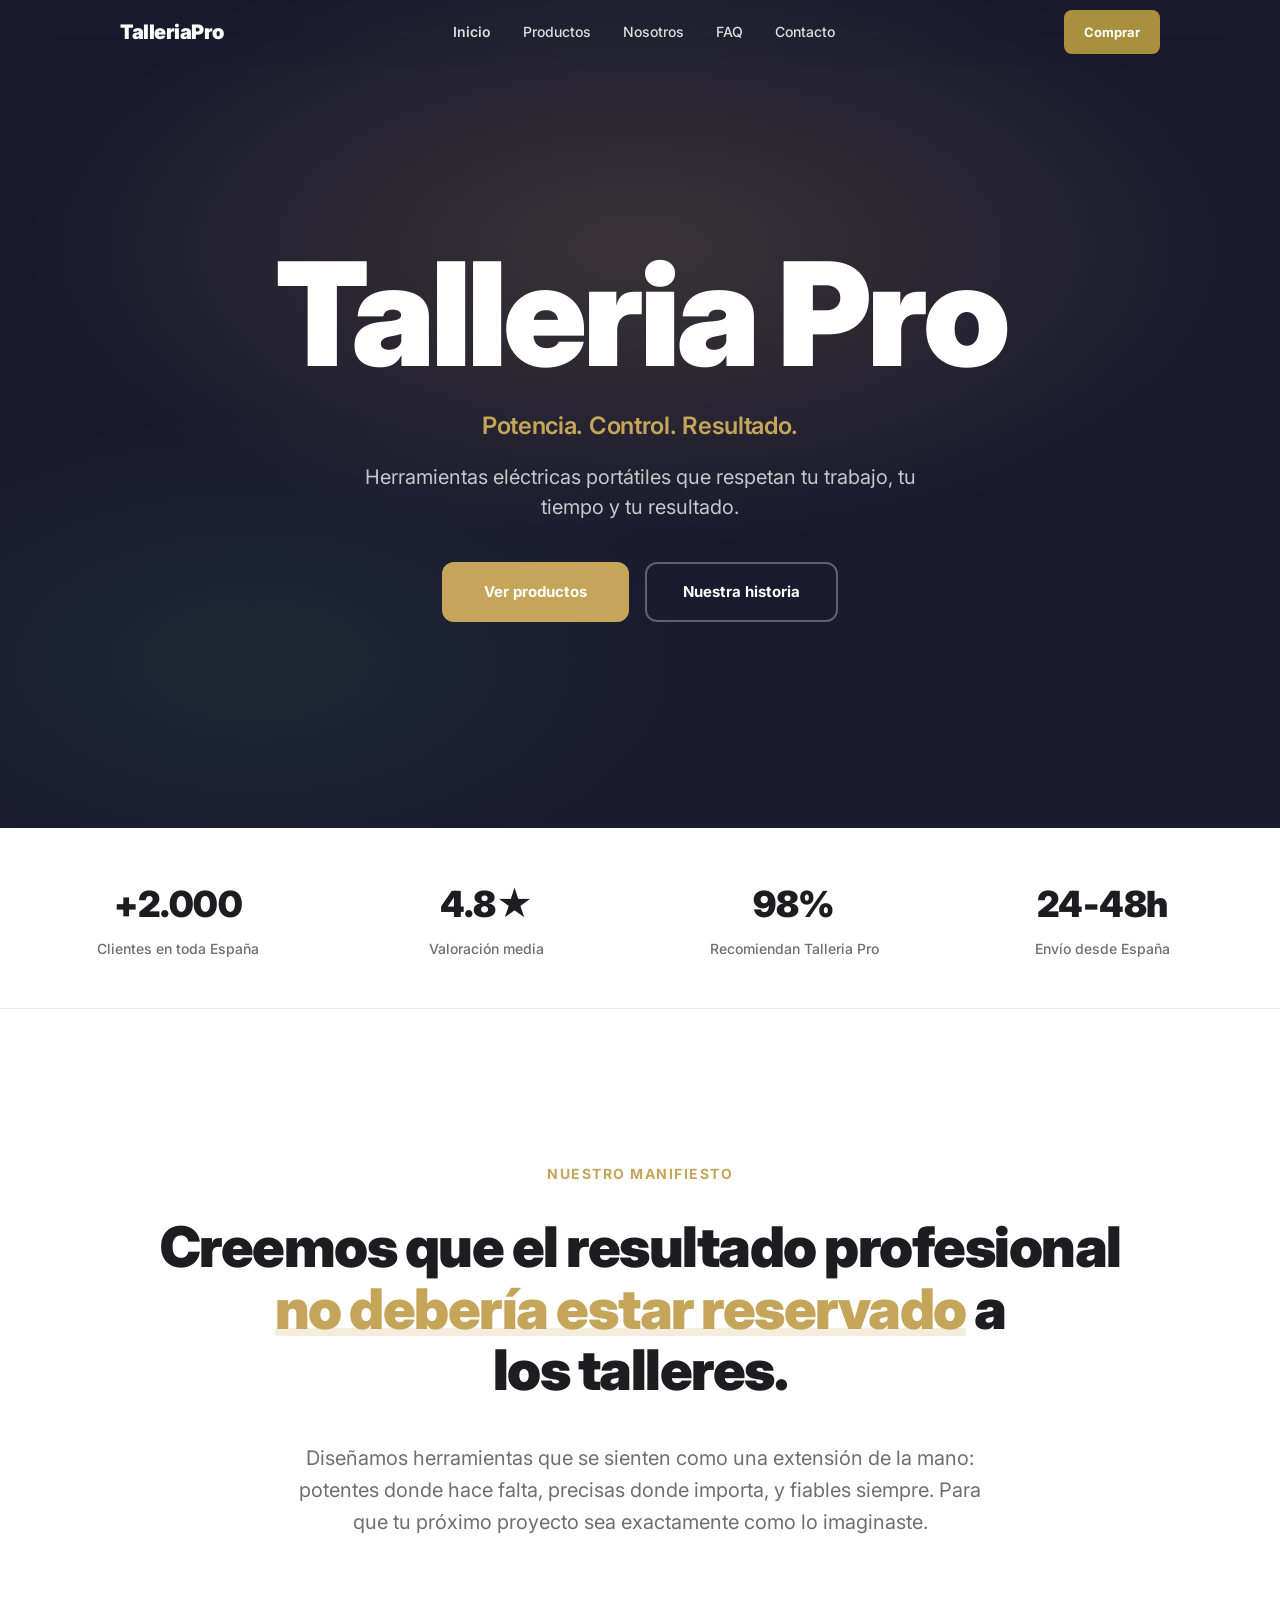
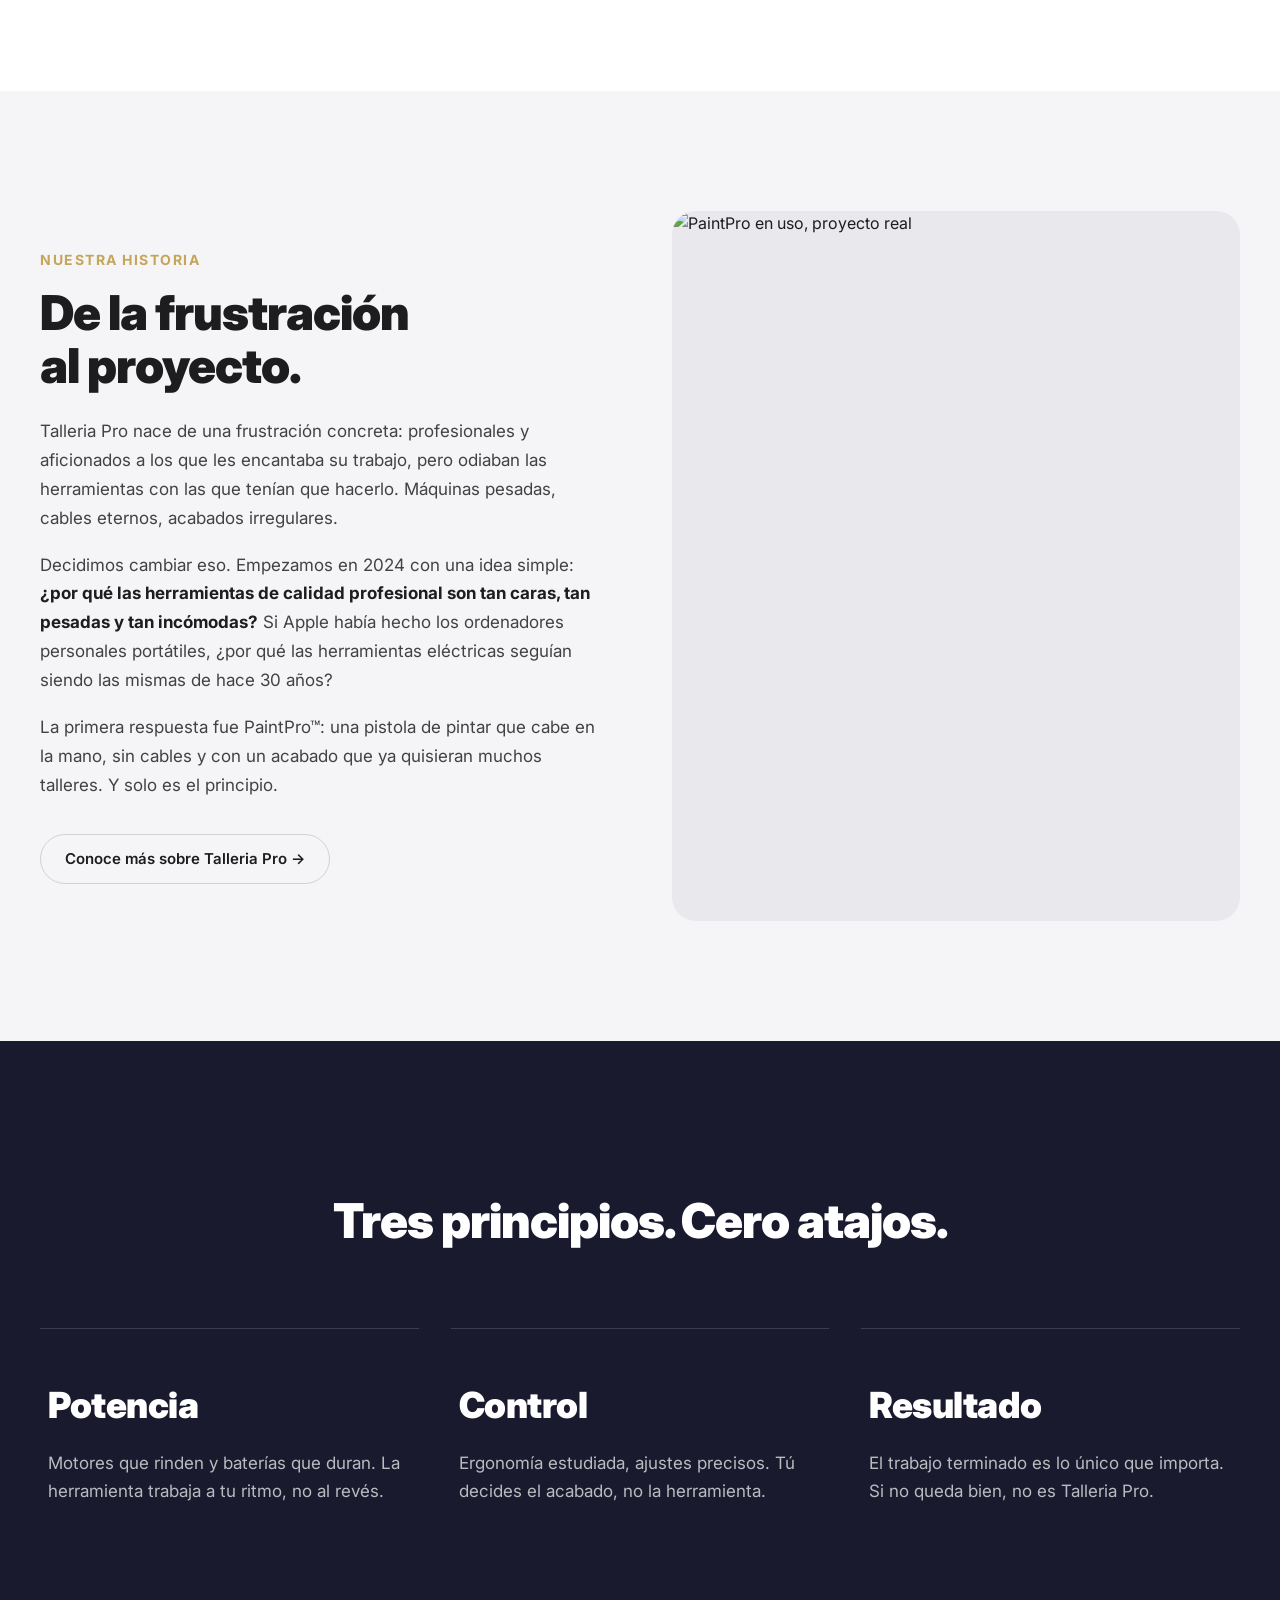
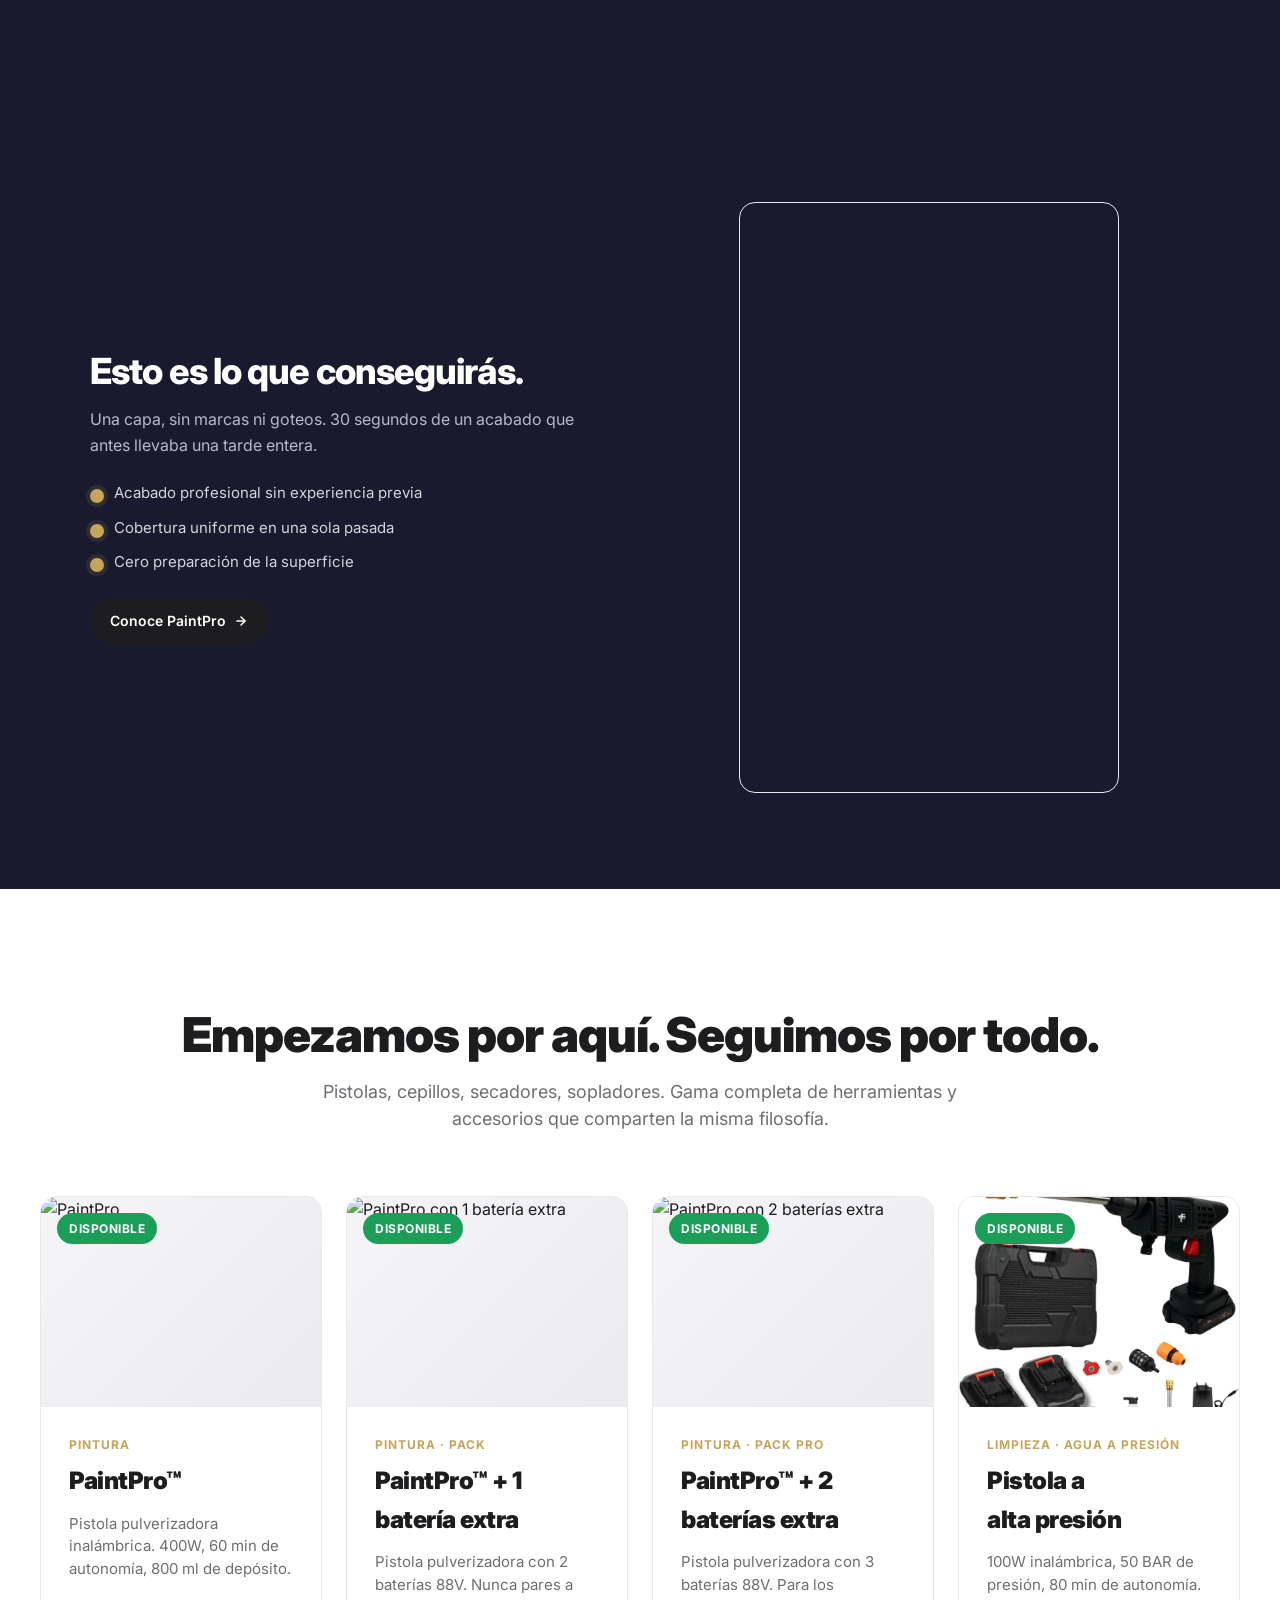
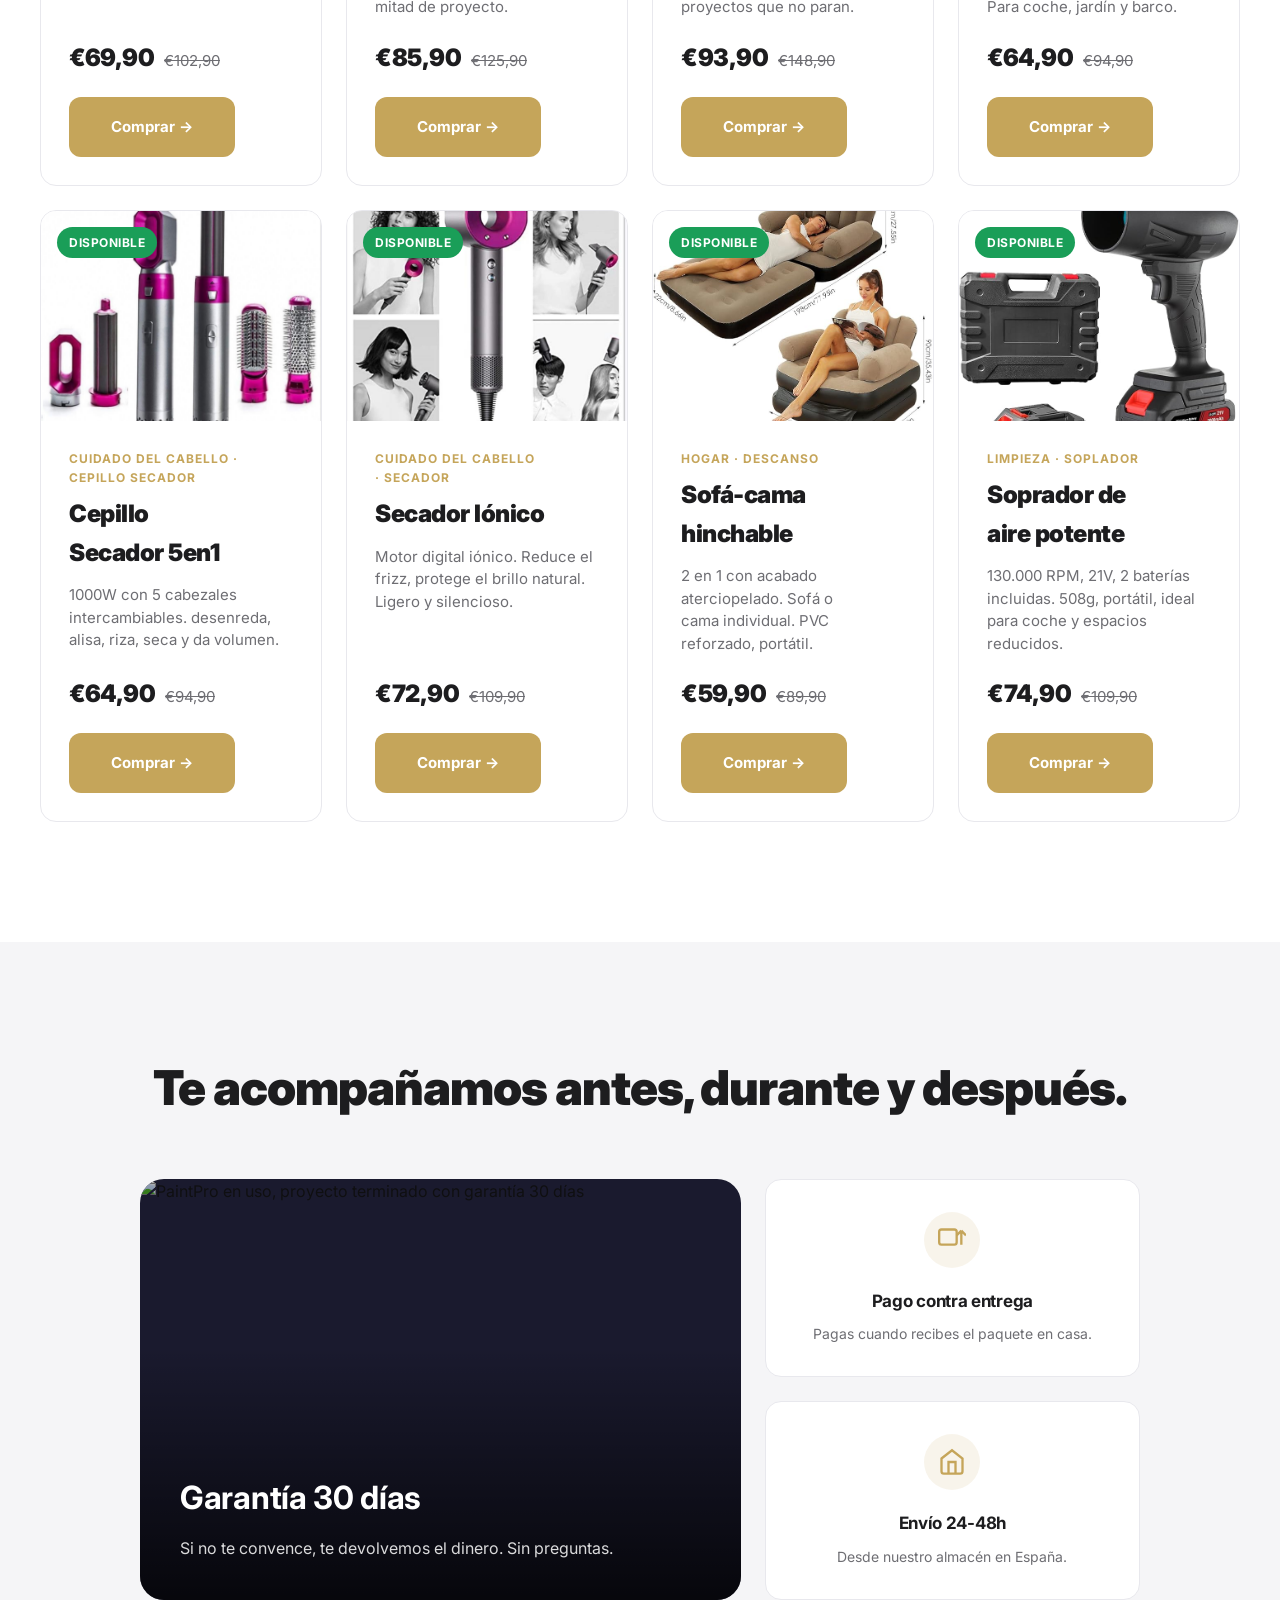
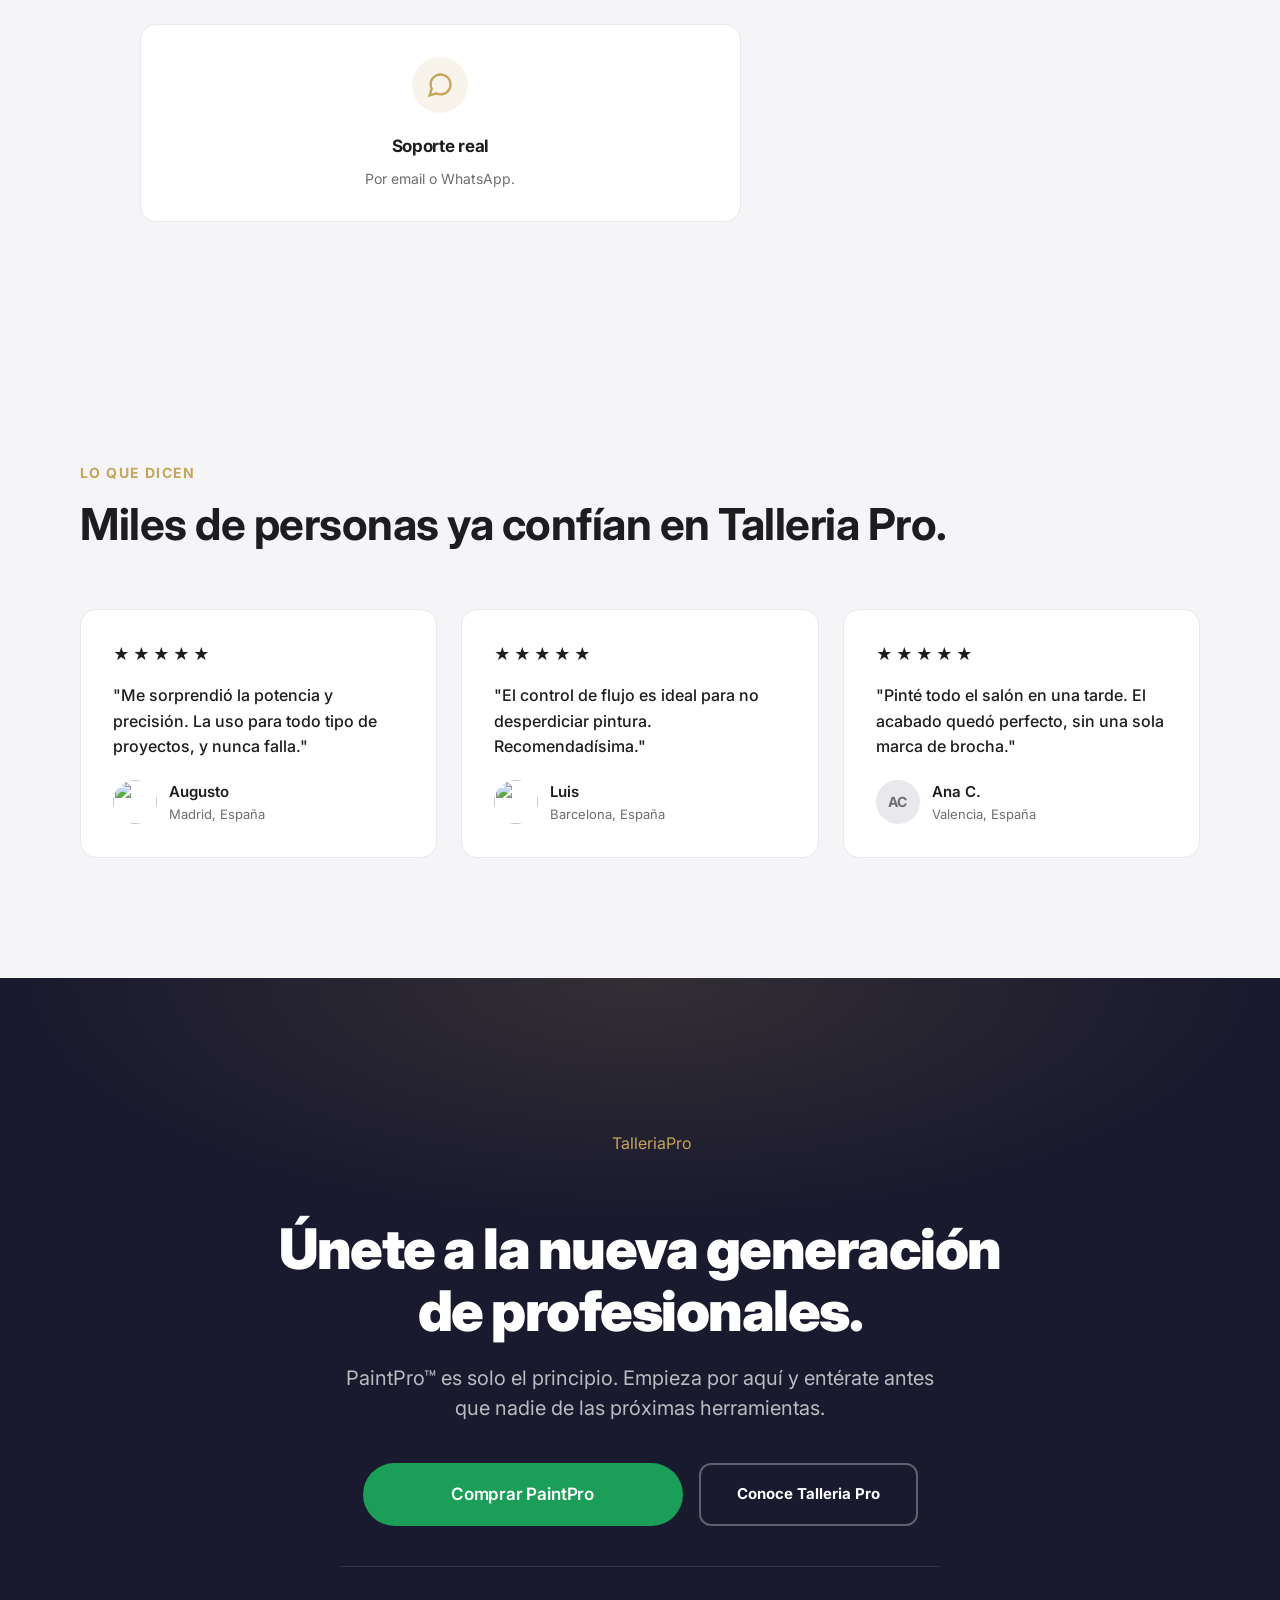
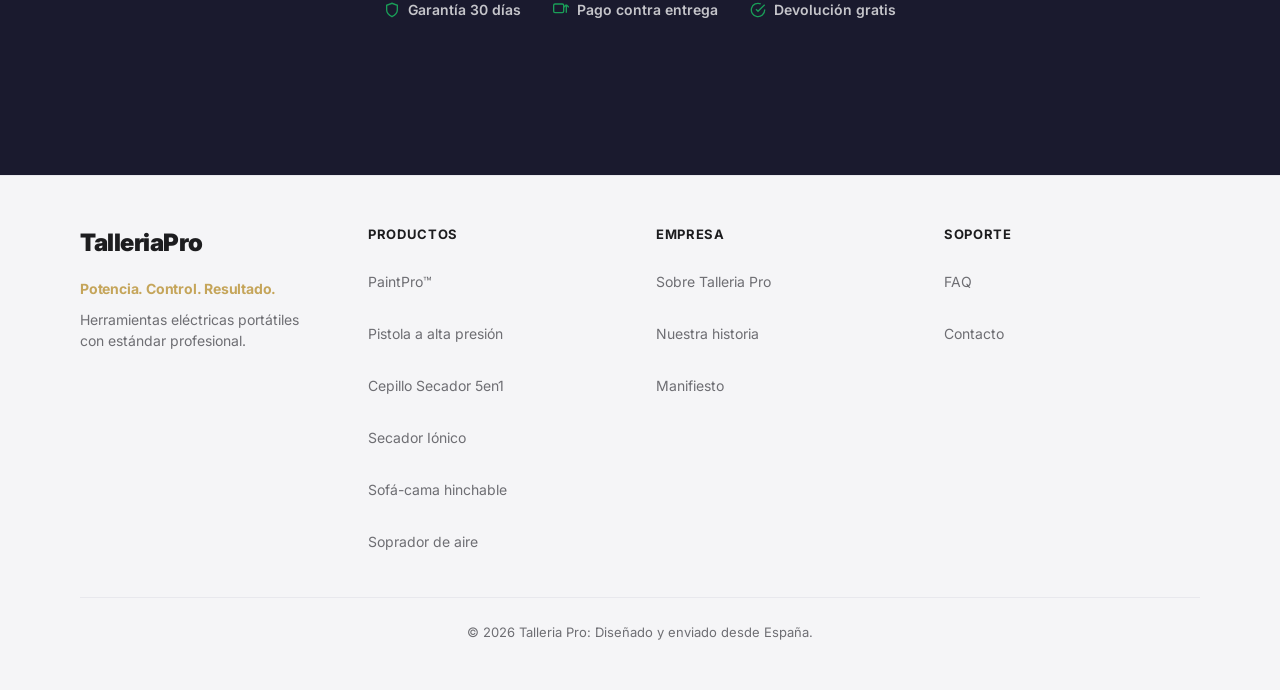
==== commit 5604a357: "feat(products): add 4 new products (secador, secador-ionico, sofa-cama, soprador) New products: 1. C" ====
--- a/talleria/index.html
+++ b/talleria/index.html
@@ -1,4 +1,4 @@
-<!DOCTYPE html>
+﻿<!DOCTYPE html>
 <html lang="es">
 <head>
   <meta charset="UTF-8">
@@ -54,7 +54,7 @@
       </a>
       <ul class="product-nav__links">
         <li><a href="index.html" class="product-nav__link product-nav__link--active" aria-current="page">Inicio</a></li>
-        <li><a href="producto.html" class="product-nav__link">Productos</a></li>
+        <li><a href="index.html#productos" class="product-nav__link">Productos</a></li>
         <li><a href="sobre.html" class="product-nav__link">Nosotros</a></li>
         <li><a href="faq.html" class="product-nav__link">FAQ</a></li>
         <li><a href="contacto.html" class="product-nav__link">Contacto</a></li>
@@ -69,7 +69,7 @@
     <div class="product-nav__mobile">
       <ul class="product-nav__mobile-list">
         <li><a href="index.html" class="product-nav__mobile-link">Inicio</a></li>
-        <li><a href="producto.html" class="product-nav__mobile-link">Productos</a></li>
+        <li><a href="index.html#productos" class="product-nav__mobile-link">Productos</a></li>
         <li><a href="sobre.html" class="product-nav__mobile-link">Nosotros</a></li>
         <li><a href="faq.html" class="product-nav__mobile-link">FAQ</a></li>
         <li><a href="contacto.html" class="product-nav__mobile-link">Contacto</a></li>
@@ -214,7 +214,7 @@
     <section class="products" id="productos">
       <div class="products__inner">
         <h2 class="products__headline animate-in">Empezamos por aquí. Seguimos por todo.</h2>
-        <p class="products__sub animate-in">PaintPro™ es solo el principio. Gama completa de herramientas y accesorios que comparten la misma filosofía.</p>
+        <p class="products__sub animate-in">Pistolas, cepillos, secadores, sopladores. Gama completa de herramientas y accesorios que comparten la misma filosofía.</p>
         <div class="products__grid">
           <article class="product-card animate-in">
             <span class="product-card__status product-card__status--live">Disponible</span>
@@ -274,10 +274,74 @@
               <h3 class="product-card__title">Pistola a alta presi&oacute;n</h3>
               <p class="product-card__desc">100W inal&aacute;mbrica, 50 BAR de presi&oacute;n, 80 min de autonom&iacute;a. Para coche, jard&iacute;n y barco.</p>
               <div class="product-card__price">
-                <span class="product-card__price-current">€64,90</span>
-                <span class="product-card__price-original">€94,90</span>
-              </div>
-              <a href="producto-pistola.html" class="btn btn--accent product-card__btn">Comprar →</a>
+                <span class="product-card__price-current">&euro;64,90</span>
+                <span class="product-card__price-original">&euro;94,90</span>
+              </div>
+              <a href="producto-pistola.html" class="btn btn--accent product-card__btn">Comprar &rarr;</a>
+            </div>
+          </article>
+          <article class="product-card animate-in">
+            <span class="product-card__status product-card__status--live">Disponible</span>
+            <div class="product-card__image-wrap">
+              <img src="images/secador-5en1.jpg" alt="Cepillo secador 5 en 1" class="product-card__image" loading="lazy" decoding="async">
+            </div>
+            <div class="product-card__body">
+              <p class="product-card__category">Cuidado del cabello &middot; Cepillo secador</p>
+              <h3 class="product-card__title">Cepillo Secador 5en1</h3>
+              <p class="product-card__desc">1000W con 5 cabezales intercambiables. desenreda, alisa, riza, seca y da volumen.</p>
+              <div class="product-card__price">
+                <span class="product-card__price-current">&euro;64,90</span>
+                <span class="product-card__price-original">&euro;94,90</span>
+              </div>
+              <a href="producto-secador.html" class="btn btn--accent product-card__btn">Comprar &rarr;</a>
+            </div>
+          </article>
+          <article class="product-card animate-in">
+            <span class="product-card__status product-card__status--live">Disponible</span>
+            <div class="product-card__image-wrap">
+              <img src="images/secador-ionico.jpg" alt="Secador i&oacute;nico profesional" class="product-card__image" loading="lazy" decoding="async">
+            </div>
+            <div class="product-card__body">
+              <p class="product-card__category">Cuidado del cabello &middot; Secador</p>
+              <h3 class="product-card__title">Secador I&oacute;nico</h3>
+              <p class="product-card__desc">Motor digital i&oacute;nico. Reduce el frizz, protege el brillo natural. Ligero y silencioso.</p>
+              <div class="product-card__price">
+                <span class="product-card__price-current">&euro;72,90</span>
+                <span class="product-card__price-original">&euro;109,90</span>
+              </div>
+              <a href="producto-secador-ionico.html" class="btn btn--accent product-card__btn">Comprar &rarr;</a>
+            </div>
+          </article>
+          <article class="product-card animate-in">
+            <span class="product-card__status product-card__status--live">Disponible</span>
+            <div class="product-card__image-wrap">
+              <img src="images/sofa-cama.jpg" alt="Sof&aacute; cama hinchable" class="product-card__image" loading="lazy" decoding="async">
+            </div>
+            <div class="product-card__body">
+              <p class="product-card__category">Hogar &middot; Descanso</p>
+              <h3 class="product-card__title">Sof&aacute;-cama hinchable</h3>
+              <p class="product-card__desc">2 en 1 con acabado aterciopelado. Sof&aacute; o cama individual. PVC reforzado, port&aacute;til.</p>
+              <div class="product-card__price">
+                <span class="product-card__price-current">&euro;59,90</span>
+                <span class="product-card__price-original">&euro;89,90</span>
+              </div>
+              <a href="producto-sofa-cama.html" class="btn btn--accent product-card__btn">Comprar &rarr;</a>
+            </div>
+          </article>
+          <article class="product-card animate-in">
+            <span class="product-card__status product-card__status--live">Disponible</span>
+            <div class="product-card__image-wrap">
+              <img src="images/soprador.jpg" alt="Soprador de aire inal&aacute;mbrico" class="product-card__image" loading="lazy" decoding="async">
+            </div>
+            <div class="product-card__body">
+              <p class="product-card__category">Limpieza &middot; Soplador</p>
+              <h3 class="product-card__title">Soprador de aire potente</h3>
+              <p class="product-card__desc">130.000 RPM, 21V, 2 bater&iacute;as incluidas. 508g, port&aacute;til, ideal para coche y espacios reducidos.</p>
+              <div class="product-card__price">
+                <span class="product-card__price-current">&euro;74,90</span>
+                <span class="product-card__price-original">&euro;109,90</span>
+              </div>
+              <a href="producto-soprador.html" class="btn btn--accent product-card__btn">Comprar &rarr;</a>
             </div>
           </article>
 
@@ -418,7 +482,12 @@
       <div class="footer__column">
         <h3 class="footer__column-title">Productos</h3>
         <ul class="footer__column-list">
-          <li><a href="producto.html" class="footer__column-link">PaintPro™</a></li>
+          <li><a href="producto.html" class="footer__column-link">PaintPro&trade;</a></li>
+          <li><a href="producto-pistola.html" class="footer__column-link">Pistola a alta presi&oacute;n</a></li>
+          <li><a href="producto-secador.html" class="footer__column-link">Cepillo Secador 5en1</a></li>
+          <li><a href="producto-secador-ionico.html" class="footer__column-link">Secador I&oacute;nico</a></li>
+          <li><a href="producto-sofa-cama.html" class="footer__column-link">Sof&aacute;-cama hinchable</a></li>
+          <li><a href="producto-soprador.html" class="footer__column-link">Soprador de aire</a></li>
         </ul>
       </div>
       <div class="footer__column">
